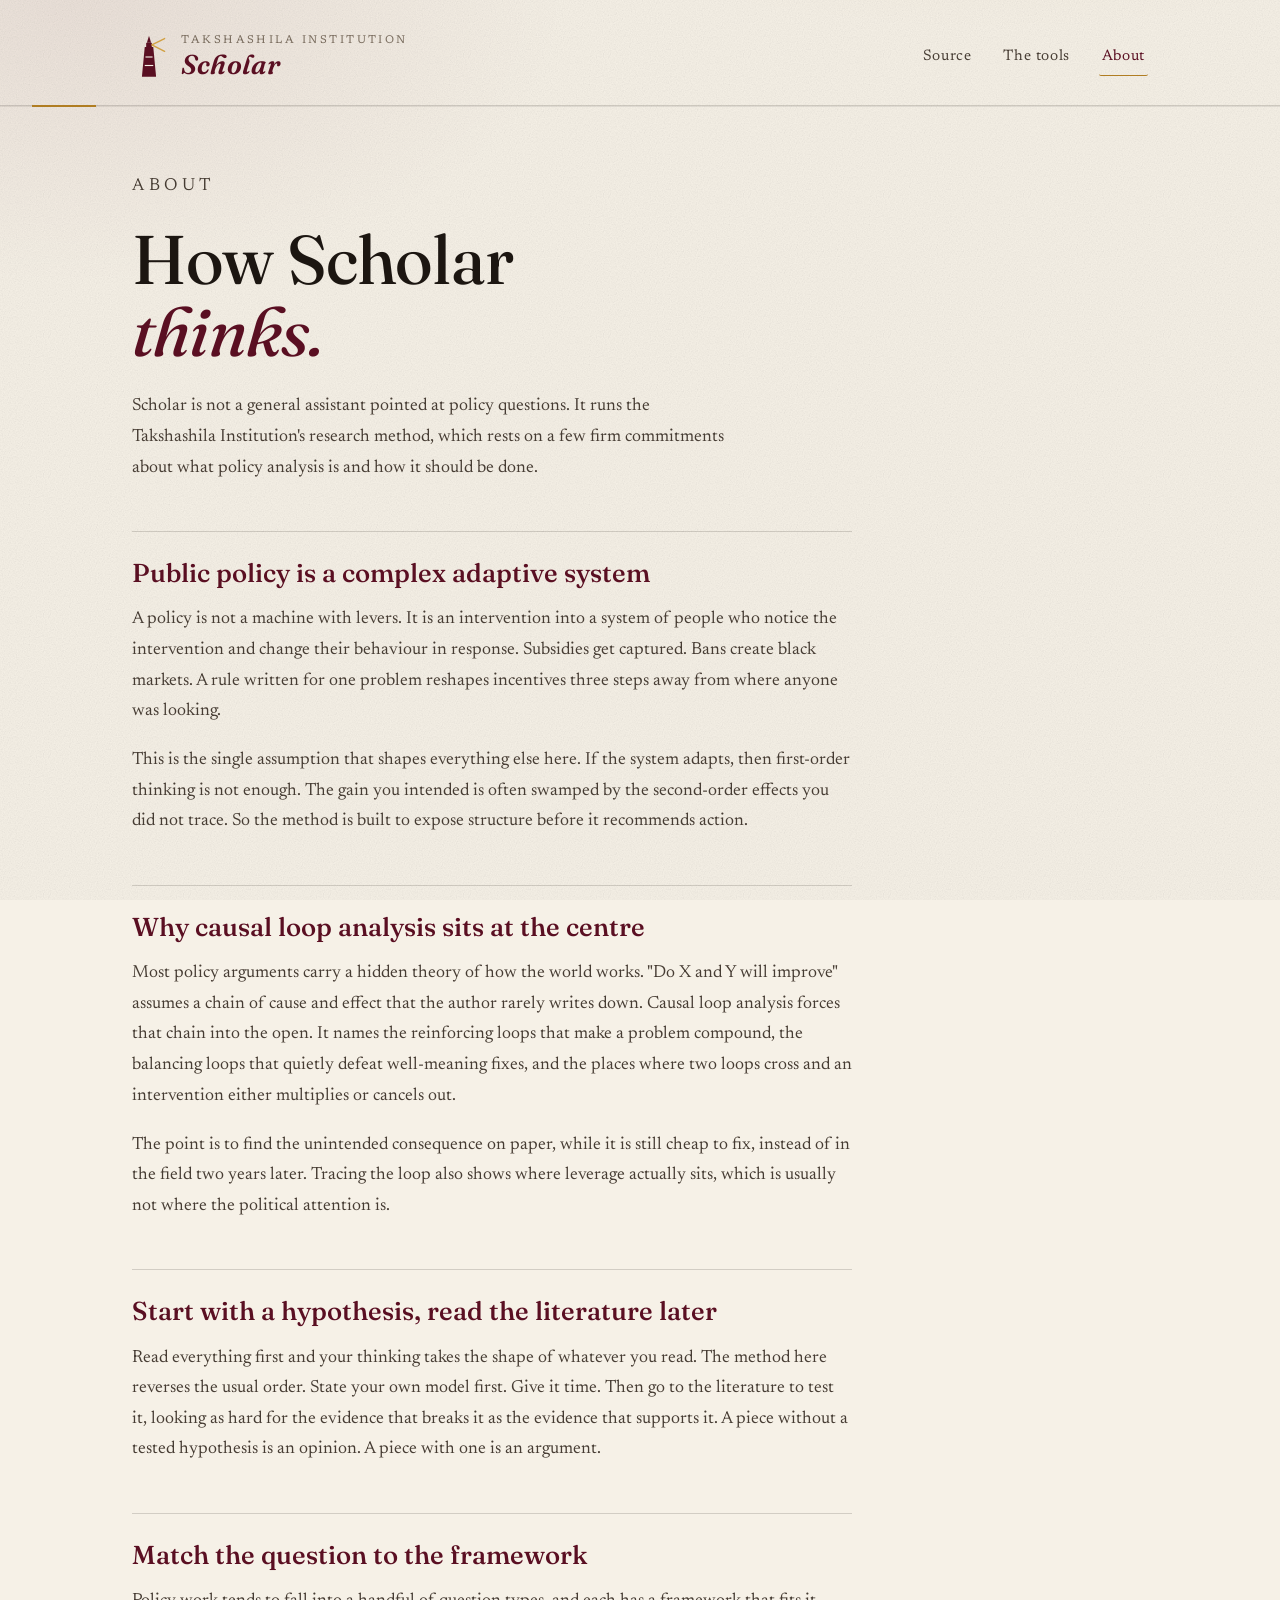
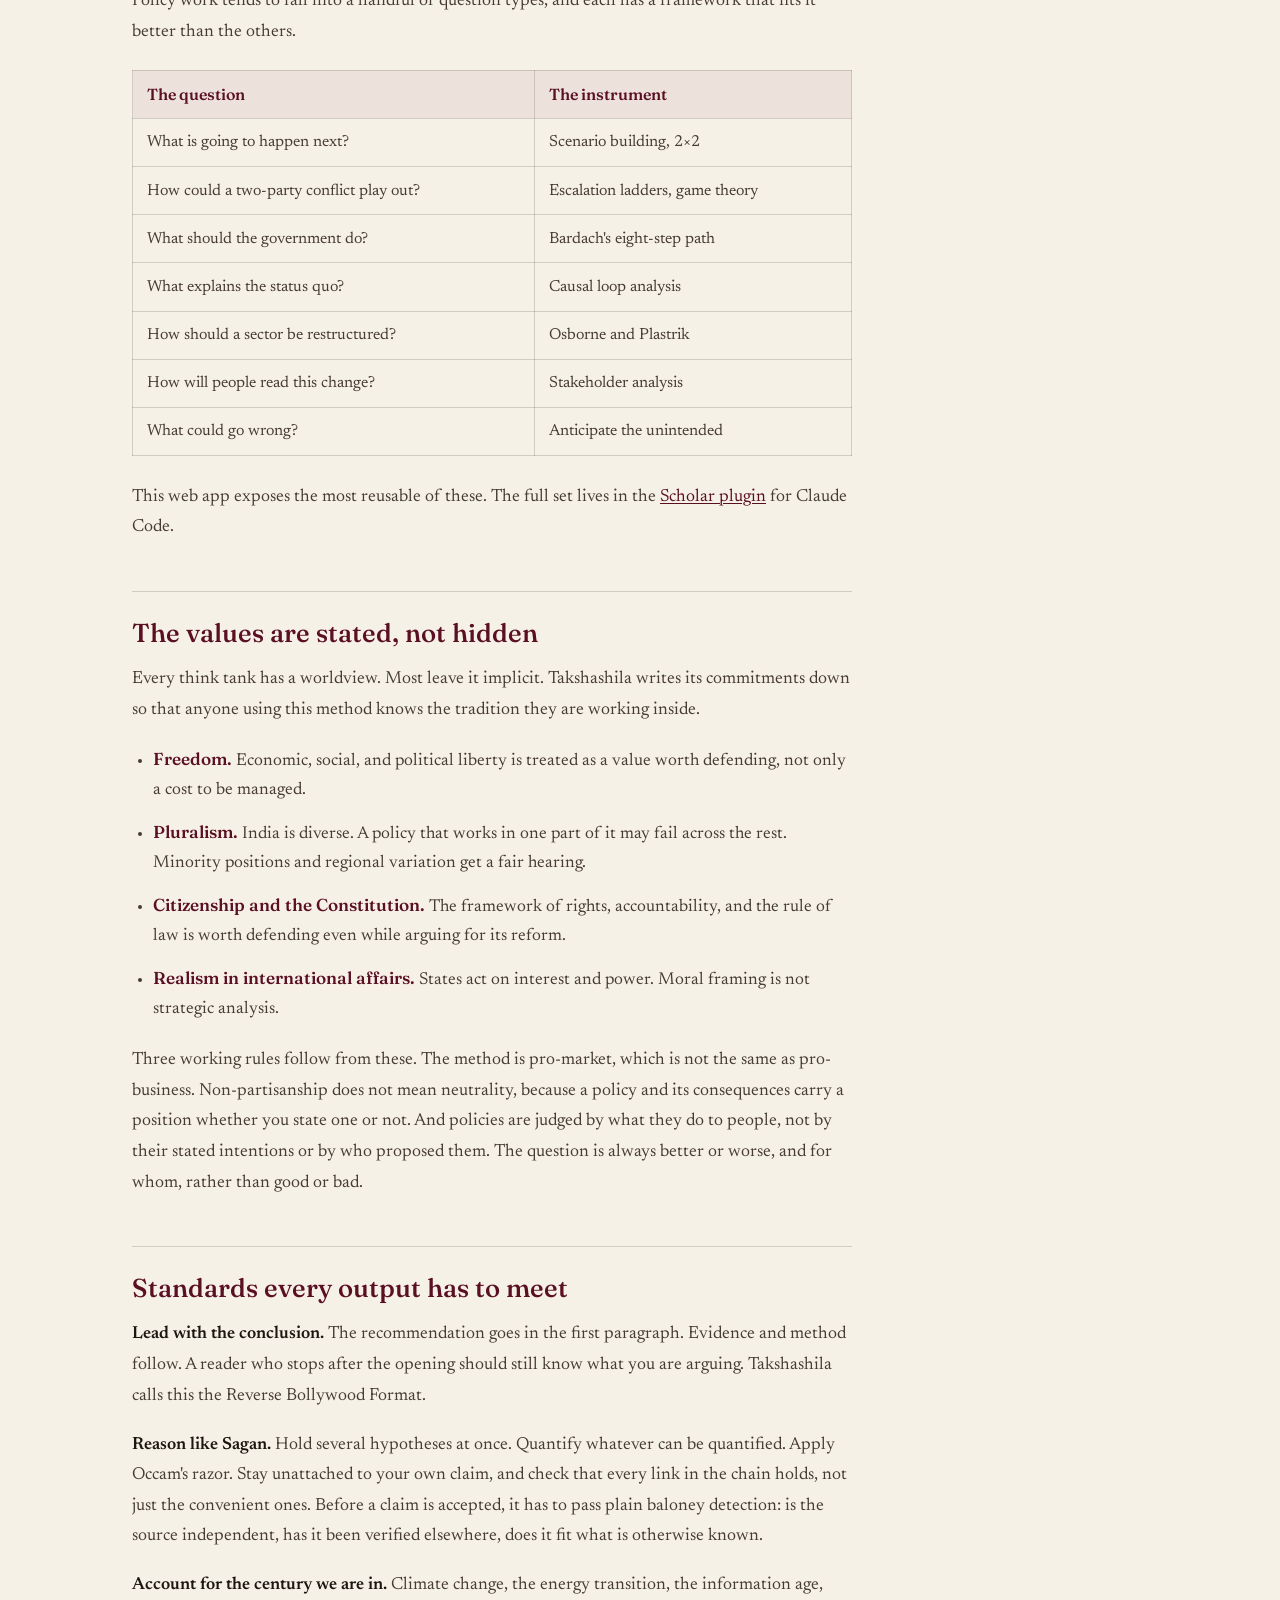
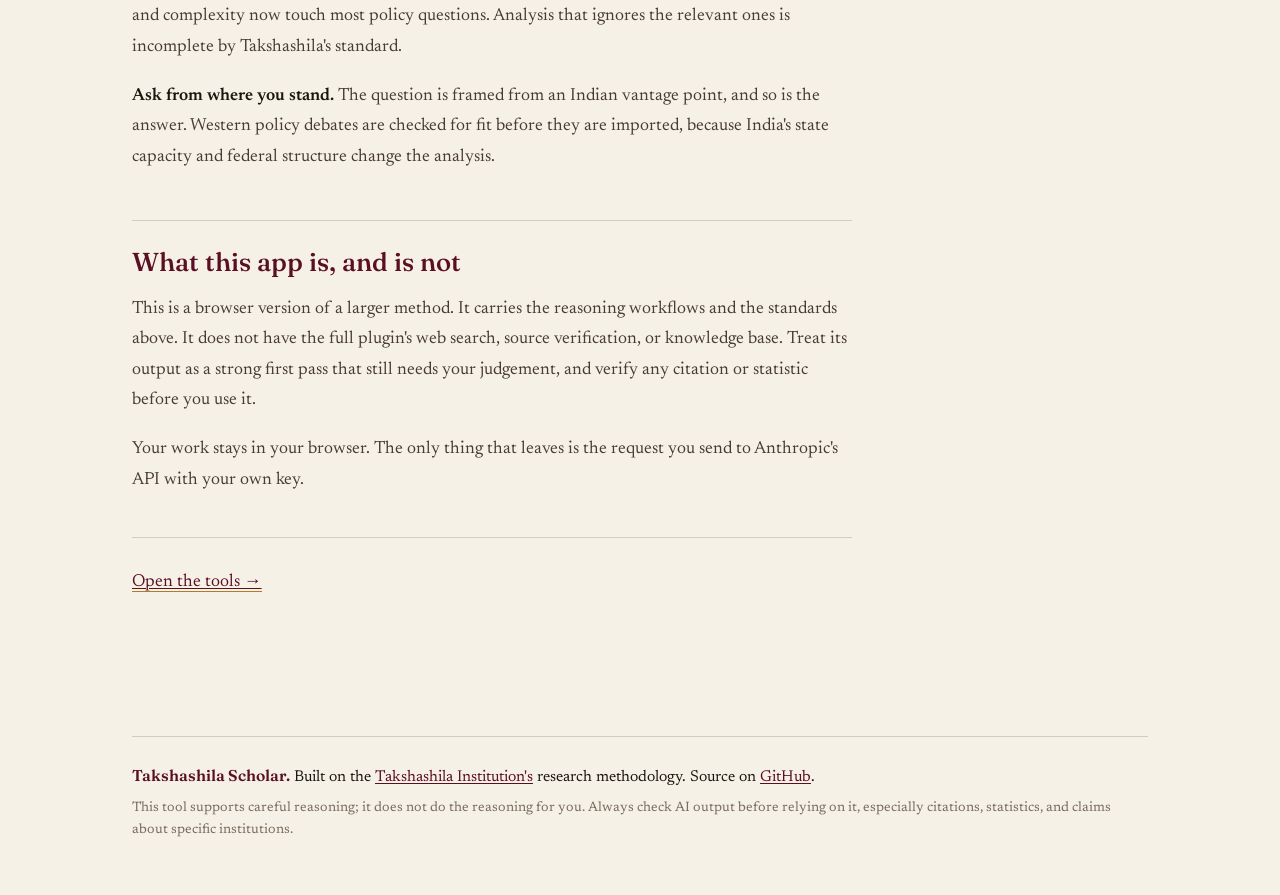
==== about.html @ 1c997d51 "feat: student on-ramp and GitHub source link in masthead - 'New here, or a student?' entry leads to " ====
<!DOCTYPE html>
<html lang="en">
<head>
  <meta charset="UTF-8">
  <meta name="viewport" content="width=device-width, initial-scale=1.0">
  <meta http-equiv="Cache-Control" content="no-cache, no-store, must-revalidate">
  <meta http-equiv="Pragma" content="no-cache">
  <meta http-equiv="Expires" content="0">
  <title>About — Takshashila Scholar</title>
  <meta name="description" content="How Takshashila Scholar thinks: public policy as a complex adaptive system, causal loop analysis, and the values behind the methodology.">
  <link rel="preconnect" href="https://fonts.googleapis.com">
  <link rel="preconnect" href="https://fonts.gstatic.com" crossorigin>
  <link href="https://fonts.googleapis.com/css2?family=Fraunces:ital,opsz,wght@0,9..144,400..900;1,9..144,400..700&family=Newsreader:ital,opsz,wght@0,6..72,400..600;1,6..72,400..500&display=swap" rel="stylesheet">
  <link rel="stylesheet" href="styles.css?v=2">
</head>
<body>
  <div class="grain" aria-hidden="true"></div>

  <header class="masthead">
    <div class="container masthead-inner">
      <a class="brand" href="./">
        <svg class="lighthouse" viewBox="0 0 48 64" aria-hidden="true">
          <path d="M24 2l3 10H21z" />
          <rect x="20" y="12" width="8" height="6" />
          <path d="M18 18h12l4 42H14z" />
          <line x1="19" y1="32" x2="29" y2="32" />
          <line x1="18" y1="44" x2="30" y2="44" />
          <path class="beam" d="M28 15 L46 6 M28 15 L46 24" />
        </svg>
        <span class="brand-text">
          <span class="brand-kicker">Takshashila Institution</span>
          <span class="brand-title">Scholar</span>
        </span>
      </a>
      <nav class="masthead-nav">
        <a class="ghost-btn" href="https://github.com/TakshashilaInst/scholar-web" target="_blank" rel="noopener">Source</a>
        <a class="ghost-btn" href="./">The tools</a>
        <a class="ghost-btn is-active" href="about.html">About</a>
      </nav>
    </div>
    <div class="masthead-rule" aria-hidden="true"></div>
  </header>

  <main class="container">
    <article class="article">

      <p class="overline">About</p>
      <h1 class="display">How Scholar<br><em>thinks.</em></h1>
      <p class="standfirst">Scholar is not a general assistant pointed at policy questions. It runs the Takshashila Institution's research method, which rests on a few firm commitments about what policy analysis is and how it should be done.</p>

      <h2>Public policy is a complex adaptive system</h2>
      <p>A policy is not a machine with levers. It is an intervention into a system of people who notice the intervention and change their behaviour in response. Subsidies get captured. Bans create black markets. A rule written for one problem reshapes incentives three steps away from where anyone was looking.</p>
      <p>This is the single assumption that shapes everything else here. If the system adapts, then first-order thinking is not enough. The gain you intended is often swamped by the second-order effects you did not trace. So the method is built to expose structure before it recommends action.</p>

      <h2>Why causal loop analysis sits at the centre</h2>
      <p>Most policy arguments carry a hidden theory of how the world works. "Do X and Y will improve" assumes a chain of cause and effect that the author rarely writes down. Causal loop analysis forces that chain into the open. It names the reinforcing loops that make a problem compound, the balancing loops that quietly defeat well-meaning fixes, and the places where two loops cross and an intervention either multiplies or cancels out.</p>
      <p>The point is to find the unintended consequence on paper, while it is still cheap to fix, instead of in the field two years later. Tracing the loop also shows where leverage actually sits, which is usually not where the political attention is.</p>

      <h2>Start with a hypothesis, read the literature later</h2>
      <p>Read everything first and your thinking takes the shape of whatever you read. The method here reverses the usual order. State your own model first. Give it time. Then go to the literature to test it, looking as hard for the evidence that breaks it as the evidence that supports it. A piece without a tested hypothesis is an opinion. A piece with one is an argument.</p>

      <h2>Match the question to the framework</h2>
      <p>Policy work tends to fall into a handful of question types, and each has a framework that fits it better than the others.</p>
      <table>
        <thead><tr><th>The question</th><th>The instrument</th></tr></thead>
        <tbody>
          <tr><td>What is going to happen next?</td><td>Scenario building, 2×2</td></tr>
          <tr><td>How could a two-party conflict play out?</td><td>Escalation ladders, game theory</td></tr>
          <tr><td>What should the government do?</td><td>Bardach's eight-step path</td></tr>
          <tr><td>What explains the status quo?</td><td>Causal loop analysis</td></tr>
          <tr><td>How should a sector be restructured?</td><td>Osborne and Plastrik</td></tr>
          <tr><td>How will people read this change?</td><td>Stakeholder analysis</td></tr>
          <tr><td>What could go wrong?</td><td>Anticipate the unintended</td></tr>
        </tbody>
      </table>
      <p>This web app exposes the most reusable of these. The full set lives in the <a href="https://github.com/TakshashilaInst/scholar" target="_blank" rel="noopener">Scholar plugin</a> for Claude Code.</p>

      <h2>The values are stated, not hidden</h2>
      <p>Every think tank has a worldview. Most leave it implicit. Takshashila writes its commitments down so that anyone using this method knows the tradition they are working inside.</p>
      <ul>
        <li><strong>Freedom.</strong> Economic, social, and political liberty is treated as a value worth defending, not only a cost to be managed.</li>
        <li><strong>Pluralism.</strong> India is diverse. A policy that works in one part of it may fail across the rest. Minority positions and regional variation get a fair hearing.</li>
        <li><strong>Citizenship and the Constitution.</strong> The framework of rights, accountability, and the rule of law is worth defending even while arguing for its reform.</li>
        <li><strong>Realism in international affairs.</strong> States act on interest and power. Moral framing is not strategic analysis.</li>
      </ul>
      <p>Three working rules follow from these. The method is pro-market, which is not the same as pro-business. Non-partisanship does not mean neutrality, because a policy and its consequences carry a position whether you state one or not. And policies are judged by what they do to people, not by their stated intentions or by who proposed them. The question is always better or worse, and for whom, rather than good or bad.</p>

      <h2>Standards every output has to meet</h2>
      <p><strong>Lead with the conclusion.</strong> The recommendation goes in the first paragraph. Evidence and method follow. A reader who stops after the opening should still know what you are arguing. Takshashila calls this the Reverse Bollywood Format.</p>
      <p><strong>Reason like Sagan.</strong> Hold several hypotheses at once. Quantify whatever can be quantified. Apply Occam's razor. Stay unattached to your own claim, and check that every link in the chain holds, not just the convenient ones. Before a claim is accepted, it has to pass plain baloney detection: is the source independent, has it been verified elsewhere, does it fit what is otherwise known.</p>
      <p><strong>Account for the century we are in.</strong> Climate change, the energy transition, the information age, and complexity now touch most policy questions. Analysis that ignores the relevant ones is incomplete by Takshashila's standard.</p>
      <p><strong>Ask from where you stand.</strong> The question is framed from an Indian vantage point, and so is the answer. Western policy debates are checked for fit before they are imported, because India's state capacity and federal structure change the analysis.</p>

      <h2>What this app is, and is not</h2>
      <p>This is a browser version of a larger method. It carries the reasoning workflows and the standards above. It does not have the full plugin's web search, source verification, or knowledge base. Treat its output as a strong first pass that still needs your judgement, and verify any citation or statistic before you use it.</p>
      <p>Your work stays in your browser. The only thing that leaves is the request you send to Anthropic's API with your own key.</p>

      <p class="article-cta"><a class="text-link" href="./">Open the tools →</a></p>

    </article>
  </main>

  <footer class="site-footer">
    <div class="container">
      <div class="footer-rule" aria-hidden="true"></div>
      <p class="footer-main">
        <strong>Takshashila Scholar.</strong>
        Built on the <a href="https://takshashila.org.in" target="_blank" rel="noopener">Takshashila Institution's</a> research methodology.
        Source on <a href="https://github.com/TakshashilaInst/scholar-web" target="_blank" rel="noopener">GitHub</a>.
      </p>
      <p class="muted small">
        This tool supports careful reasoning; it does not do the reasoning for you. Always check AI output before relying on it, especially citations, statistics, and claims about specific institutions.
      </p>
    </div>
  </footer>
</body>
</html>
---- styles.css ----
/* ============================================================
   Takshashila Scholar — editorial / scholarly press aesthetic
   Fraunces (display) + Newsreader (body). Warm paper, deep
   maroon, gold hairlines, a quiet lighthouse. Zero build.
   ============================================================ */

:root {
  --ink:        #1c1611;
  --ink-soft:   #463c33;
  --muted:      #7a6d5f;
  --paper:      #f6f1e7;
  --paper-2:    #fbf7ee;
  --raised:     #fffdf7;
  --maroon:     #5a0f22;
  --maroon-dp:  #420a18;
  --gold:       #b07d22;
  --gold-bright:#cf9a33;
  --rule:       rgba(28, 22, 17, 0.16);
  --rule-soft:  rgba(28, 22, 17, 0.08);
  --shadow:     0 1px 0 rgba(28,22,17,0.04), 0 18px 40px -28px rgba(66,10,24,0.45);
  --maxw:       1080px;
  --serif-d:    'Fraunces', Georgia, serif;
  --serif-b:    'Newsreader', Georgia, serif;
}

* { box-sizing: border-box; margin: 0; padding: 0; }

html { -webkit-text-size-adjust: 100%; }

body {
  font-family: var(--serif-b);
  font-size: 1.0625rem;
  line-height: 1.65;
  color: var(--ink);
  background:
    radial-gradient(1200px 600px at 78% -8%, rgba(176,125,34,0.10), transparent 60%),
    radial-gradient(900px 520px at 6% 0%, rgba(90,15,34,0.07), transparent 55%),
    var(--paper);
  min-height: 100vh;
  font-variant-numeric: oldstyle-nums;
}

/* fine paper grain */
.grain {
  position: fixed; inset: 0; z-index: 0; pointer-events: none; opacity: 0.5;
  background-image: url("data:image/svg+xml,%3Csvg xmlns='http://www.w3.org/2000/svg' width='140' height='140'%3E%3Cfilter id='n'%3E%3CfeTurbulence type='fractalNoise' baseFrequency='0.85' numOctaves='2' stitchTiles='stitch'/%3E%3CfeColorMatrix type='saturate' values='0'/%3E%3C/filter%3E%3Crect width='140' height='140' filter='url(%23n)' opacity='0.4'/%3E%3C/svg%3E");
  mix-blend-mode: multiply;
}

.container { max-width: var(--maxw); margin: 0 auto; padding: 0 2rem; position: relative; z-index: 1; }

a { color: var(--maroon); text-decoration-thickness: 1px; text-underline-offset: 2px; }
a:hover { color: var(--gold); }

code {
  font-family: 'Newsreader', ui-monospace, monospace;
  background: rgba(176,125,34,0.13);
  padding: 0.05em 0.36em; border-radius: 3px; font-size: 0.94em;
}

/* ---------- Masthead ---------- */
.masthead { padding-top: 2.1rem; }
.masthead-inner { display: flex; align-items: center; justify-content: space-between; gap: 1rem; }

.brand { display: flex; align-items: center; gap: 0.95rem; text-decoration: none; color: var(--ink); }

.lighthouse { width: 34px; height: 46px; flex: none; }
.lighthouse path, .lighthouse rect { fill: var(--maroon); }
.lighthouse line { stroke: var(--paper); stroke-width: 1.6; }
.lighthouse .beam { fill: none; stroke: var(--gold-bright); stroke-width: 2; stroke-linecap: round; opacity: 0.9; }

.brand-text { display: flex; flex-direction: column; line-height: 1; }
.brand-kicker {
  font-size: 0.7rem; letter-spacing: 0.22em; text-transform: uppercase;
  color: var(--muted); font-family: var(--serif-b); margin-bottom: 0.32rem;
}
.brand-title {
  font-family: var(--serif-d); font-weight: 600; font-size: 1.7rem;
  font-style: italic; color: var(--maroon); letter-spacing: 0.005em;
}

.masthead-nav { display: flex; align-items: center; gap: 1.6rem; }
.masthead-nav a { text-decoration: none; }
.ghost-btn.is-active { color: var(--maroon); border-bottom-color: var(--gold); }

/* ---------- Article (About) ---------- */
.article { max-width: 720px; padding: 4rem 0 4.5rem; }
.article .overline { margin-bottom: 1.4rem; }
.article .display { margin-bottom: 1.5rem; }
.article .standfirst { margin-bottom: 3rem; }
.article h2 {
  font-family: var(--serif-d); font-weight: 520; font-size: 1.62rem;
  color: var(--maroon); line-height: 1.18;
  margin: 3rem 0 1rem; padding-top: 1.6rem; border-top: 1px solid var(--rule);
}
.article p { font-size: 1.1rem; line-height: 1.74; color: var(--ink-soft); margin-bottom: 1.15rem; }
.article p strong { color: var(--ink); font-weight: 600; }
.article ul { margin: 0 0 1.3rem 1.3rem; }
.article li { font-size: 1.08rem; line-height: 1.7; color: var(--ink-soft); margin-bottom: 0.7rem; }
.article li strong { color: var(--maroon); font-family: var(--serif-d); font-weight: 560; }
.article table { border-collapse: collapse; width: 100%; margin: 1.4rem 0 1.6rem; font-size: 1rem; }
.article th, .article td { border: 1px solid var(--rule); padding: 0.65rem 0.85rem; text-align: left; }
.article th { background: rgba(90,15,34,0.06); font-family: var(--serif-d); font-weight: 560; color: var(--maroon); }
.article td { color: var(--ink-soft); }
.article-cta { margin-top: 2.6rem; padding-top: 1.8rem; border-top: 1px solid var(--rule); font-size: 1.15rem; }

.masthead-rule {
  height: 0; border-top: 1px solid var(--rule);
  border-bottom: 1px solid var(--rule-soft);
  margin: 1.6rem 0 0;
}
.masthead-rule::after {
  content: ""; display: block; max-width: var(--maxw); margin: 0 auto;
  height: 2px; background: var(--gold); width: 64px; position: relative; top: -1px;
  margin-left: 2rem;
}

/* ---------- Buttons ---------- */
.solid-btn, .line-btn, .ghost-btn {
  font-family: var(--serif-b); font-size: 0.95rem; cursor: pointer;
  border-radius: 2px; transition: background .18s, color .18s, border-color .18s, transform .18s;
}
.solid-btn {
  background: var(--maroon); color: var(--paper-2); border: 1px solid var(--maroon);
  padding: 0.62rem 1.5rem; letter-spacing: 0.01em;
}
.solid-btn:hover { background: var(--maroon-dp); border-color: var(--maroon-dp); }
.solid-btn:disabled { background: var(--muted); border-color: var(--muted); cursor: not-allowed; }
.line-btn {
  background: transparent; color: var(--maroon);
  border: 1px solid var(--rule); padding: 0.6rem 1.3rem;
}
.line-btn:hover { border-color: var(--maroon); background: rgba(90,15,34,0.05); }
.line-btn.small { padding: 0.4rem 0.8rem; font-size: 0.85rem; }
.ghost-btn {
  background: transparent; color: var(--ink-soft); border: none;
  padding: 0.4rem 0.2rem; letter-spacing: 0.04em;
  border-bottom: 1px solid transparent;
}
.ghost-btn:hover { color: var(--maroon); border-bottom-color: var(--gold); }

/* ---------- Lede / hero ---------- */
.lede-wrap { padding: 4.5rem 0 5rem; }
.lede { max-width: 760px; }

.overline {
  font-size: 0.74rem; letter-spacing: 0.26em; text-transform: uppercase;
  color: var(--gold); margin-bottom: 1.6rem;
  opacity: 0; animation: rise .8s .05s ease forwards;
}
.display {
  font-family: var(--serif-d);
  font-weight: 460;
  font-size: clamp(2.5rem, 6vw, 4.3rem);
  line-height: 1.04;
  letter-spacing: -0.012em;
  color: var(--ink);
  margin-bottom: 1.7rem;
  opacity: 0; animation: rise .9s .12s ease forwards;
}
.display em { font-style: italic; color: var(--maroon); }
.standfirst {
  font-size: 1.2rem; line-height: 1.7; color: var(--ink-soft);
  max-width: 60ch;
  opacity: 0; animation: rise .9s .22s ease forwards;
}

@keyframes rise {
  from { opacity: 0; transform: translateY(14px); }
  to   { opacity: 1; transform: translateY(0); }
}

/* ---------- Workflow grid ---------- */
.workflow-grid {
  list-style: none;
  margin-top: 3.4rem;
  display: grid;
  grid-template-columns: repeat(3, 1fr);
  border-top: 1px solid var(--rule);
  border-left: 1px solid var(--rule);
}
.workflow-grid > li {
  border-right: 1px solid var(--rule);
  border-bottom: 1px solid var(--rule);
  opacity: 0; animation: rise .7s ease forwards;
}
.workflow-grid > li:nth-child(1){ animation-delay:.28s }
.workflow-grid > li:nth-child(2){ animation-delay:.34s }
.workflow-grid > li:nth-child(3){ animation-delay:.40s }
.workflow-grid > li:nth-child(4){ animation-delay:.46s }
.workflow-grid > li:nth-child(5){ animation-delay:.52s }
.workflow-grid > li:nth-child(6){ animation-delay:.58s }

.workflow-card {
  display: block; width: 100%; height: 100%;
  text-align: left; background: transparent; border: none;
  padding: 2rem 1.7rem 2.1rem; cursor: pointer; position: relative;
  font-family: var(--serif-b);
  transition: background .22s;
}
.workflow-card::after {
  content: ""; position: absolute; left: 0; right: 0; bottom: -1px; height: 2px;
  background: var(--gold); transform: scaleX(0); transform-origin: left;
  transition: transform .3s ease;
}
.workflow-card:hover { background: var(--raised); }
.workflow-card:hover::after { transform: scaleX(1); }

.wf-index {
  font-family: var(--serif-d); font-size: 0.92rem; font-weight: 600;
  color: var(--gold); letter-spacing: 0.08em; display: block; margin-bottom: 1.1rem;
}
.workflow-card h3 {
  font-family: var(--serif-d); font-weight: 560; font-size: 1.3rem;
  color: var(--maroon); margin-bottom: 0.55rem; line-height: 1.15;
}
.workflow-card:hover h3 { color: var(--maroon-dp); }
.workflow-card p { color: var(--muted); font-size: 0.97rem; line-height: 1.55; }

/* ---------- Panel (settings) ---------- */
.panel {
  background: var(--raised);
  border: 1px solid var(--rule);
  border-top: 3px solid var(--maroon);
  padding: 2.2rem;
  margin: 2.6rem 0;
  box-shadow: var(--shadow);
}
.panel-title { font-family: var(--serif-d); font-weight: 560; font-size: 1.5rem; margin-bottom: 0.6rem; }
.panel label {
  display: block; font-size: 0.78rem; letter-spacing: 0.13em; text-transform: uppercase;
  color: var(--ink-soft); margin: 1.4rem 0 0.5rem;
}
.panel input, .panel select {
  width: 100%; padding: 0.7rem 0.8rem; font-family: var(--serif-b); font-size: 1rem;
  background: var(--paper-2); color: var(--ink);
  border: 1px solid var(--rule); border-radius: 2px;
}
.panel input:focus, .panel select:focus { outline: none; border-color: var(--maroon); }
.panel-actions { display: flex; gap: 0.8rem; margin-top: 1.6rem; }

/* ---------- Chat ---------- */
.chat { padding: 2.6rem 0 4rem; }
.chat-header {
  display: flex; align-items: center; justify-content: space-between; gap: 1rem;
  padding-bottom: 1.1rem; border-bottom: 1px solid var(--rule); margin-bottom: 1.6rem;
}
.chat-title { font-family: var(--serif-d); font-weight: 560; font-size: 1.6rem; color: var(--maroon); }

.messages {
  background: var(--raised);
  border: 1px solid var(--rule);
  padding: 1.8rem 2rem;
  min-height: 320px; max-height: 62vh; overflow-y: auto;
  box-shadow: var(--shadow);
}

.message { padding-bottom: 1.6rem; margin-bottom: 1.6rem; border-bottom: 1px solid var(--rule-soft); }
.message:last-child { border-bottom: none; margin-bottom: 0; padding-bottom: 0; }
.message-role {
  font-family: var(--serif-b); font-size: 0.72rem; letter-spacing: 0.2em;
  text-transform: uppercase; color: var(--muted); margin-bottom: 0.65rem;
}
.message.user .message-role { color: var(--gold); }
.message.assistant .message-role { color: var(--maroon); }
.message-content { white-space: normal; word-wrap: break-word; }
.message-content p { margin: 0 0 0.85rem; }
.message-content p:last-child { margin-bottom: 0; }
.message-content h1, .message-content h2, .message-content h3, .message-content h4 {
  font-family: var(--serif-d); color: var(--ink); margin: 1.3rem 0 0.6rem; line-height: 1.2;
}
.message-content h2 { font-size: 1.32rem; color: var(--maroon); }
.message-content h3 { font-size: 1.12rem; }
.message-content h4 { font-size: 1rem; }
.message-content ul, .message-content ol { margin: 0 0 0.9rem 1.3rem; }
.message-content li { margin-bottom: 0.3rem; }
.message-content strong { font-weight: 600; color: var(--ink); }
.message-content table { border-collapse: collapse; width: 100%; margin: 0.8rem 0 1rem; font-size: 0.96rem; }
.message-content th, .message-content td { border: 1px solid var(--rule); padding: 0.5rem 0.7rem; text-align: left; }
.message-content th { background: rgba(90,15,34,0.06); font-family: var(--serif-d); font-weight: 560; }
.message-content pre {
  background: #2a1d16; color: #f0e6d6; padding: 1rem 1.1rem;
  border-radius: 3px; overflow-x: auto; margin: 0 0 1rem;
}
.message-content pre code { background: transparent; padding: 0; color: inherit; }

.msg-tools { display: flex; gap: 0.6rem; margin-top: 1rem; }
.msg-tool {
  font-family: var(--serif-b); font-size: 0.78rem; letter-spacing: 0.06em;
  text-transform: uppercase; color: var(--muted);
  background: transparent; border: 1px solid var(--rule);
  padding: 0.34rem 0.75rem; border-radius: 2px; cursor: pointer;
  transition: color .15s, border-color .15s;
}
.msg-tool:hover { color: var(--maroon); border-color: var(--maroon); }

.thinking {
  color: var(--muted); font-style: italic; padding: 0.4rem 0;
}
.thinking::after {
  content: "···"; letter-spacing: 0.2em; animation: blink 1.2s steps(1) infinite;
}
@keyframes blink { 50% { opacity: 0.25; } }

.input-form { display: flex; gap: 0.9rem; align-items: stretch; margin-top: 1.4rem; }
.input-form textarea {
  flex: 1; padding: 0.85rem 1rem; font-family: var(--serif-b); font-size: 1.02rem;
  line-height: 1.55; background: var(--raised); color: var(--ink);
  border: 1px solid var(--rule); border-radius: 2px; resize: vertical;
}
.input-form textarea:focus { outline: none; border-color: var(--maroon); }
.input-form .solid-btn { align-self: stretch; padding-inline: 1.8rem; }

/* ---------- Footer ---------- */
.site-footer { margin-top: 3rem; padding: 0 0 3.4rem; }
.footer-rule { height: 1px; background: var(--rule); margin-bottom: 1.6rem; }
.footer-main { font-size: 0.98rem; margin-bottom: 0.5rem; }
.footer-main strong { font-family: var(--serif-d); color: var(--maroon); font-weight: 600; }

/* ---------- Utility ---------- */
.hidden { display: none !important; }
.muted { color: var(--muted); }
.small { font-size: 0.85rem; line-height: 1.55; }
.disclaimer { margin-top: 0.9rem; }

/* ---------- Responsive ---------- */
@media (max-width: 860px) {
  .workflow-grid { grid-template-columns: repeat(2, 1fr); }
}
@media (max-width: 600px) {
  .container { padding: 0 1.3rem; }
  .lede-wrap { padding: 3rem 0 3.4rem; }
  .workflow-grid { grid-template-columns: 1fr; }
  .input-form { flex-direction: column; }
  .input-form .solid-btn { width: 100%; }
  .masthead-rule::after { margin-left: 1.3rem; }
}

/* ---------- Router: choose a path ---------- */
.route-list { list-style: none; margin-top: 3rem; display: flex; flex-direction: column; gap: 0; border-top: 1px solid var(--rule); }
.route-list > li { border-bottom: 1px solid var(--rule); opacity: 0; animation: rise .7s ease forwards; }
.route-list > li:nth-child(1){ animation-delay:.28s }
.route-list > li:nth-child(2){ animation-delay:.36s }
.route-list > li:nth-child(3){ animation-delay:.44s }

.route-card {
  display: grid; grid-template-columns: 110px 1fr; gap: 1.8rem; align-items: start;
  width: 100%; text-align: left; background: transparent; border: none;
  padding: 2.1rem 1rem 2.1rem 0.2rem; cursor: pointer; font-family: var(--serif-b);
  transition: background .2s, padding-left .2s;
}
.route-card:hover { background: var(--raised); padding-left: 1.2rem; }
.route-tag {
  font-family: var(--serif-d); font-style: italic; font-size: 1.05rem;
  color: var(--gold); padding-top: 0.15rem;
}
.route-card h3 {
  font-family: var(--serif-d); font-weight: 560; font-size: 1.55rem;
  color: var(--maroon); margin-bottom: 0.5rem; line-height: 1.12;
}
.route-card:hover h3 { color: var(--maroon-dp); }
.route-card p { color: var(--ink-soft); font-size: 1.02rem; max-width: 64ch; margin-bottom: 0.9rem; }
.route-flow {
  display: inline-block; font-size: 0.84rem; letter-spacing: 0.04em;
  color: var(--muted); font-variant: small-caps; text-transform: lowercase;
}
.route-flow i { font-style: italic; opacity: 0.7; }

.route-newhere { margin-top: 2.4rem; font-size: 0.97rem; color: var(--muted); }
.route-aside { margin-top: 0.6rem; font-size: 0.97rem; color: var(--muted); }

.student-steps { margin: 1.2rem 0 1.4rem 1.3rem; }
.student-steps li { font-size: 1.05rem; line-height: 1.7; color: var(--ink-soft); margin-bottom: 0.7rem; padding-left: 0.3rem; }
.student-steps li strong { color: var(--maroon); font-family: var(--serif-d); font-weight: 560; }
#student-start p { font-size: 1.05rem; line-height: 1.7; color: var(--ink-soft); margin-bottom: 0.9rem; }
#student-start .back-to-router { display: inline-block; margin-bottom: 1.4rem; }
.text-link {
  background: none; border: none; padding: 0; cursor: pointer;
  font-family: var(--serif-b); font-size: inherit; color: var(--maroon);
  border-bottom: 1px solid var(--gold); line-height: 1.2;
}
.text-link:hover { color: var(--gold); }

/* ---------- Path view ---------- */
.path-view { padding: 3rem 0 4rem; }
.back-to-router { margin-bottom: 2rem; display: inline-block; }
.path-title { font-family: var(--serif-d); font-weight: 500; font-size: clamp(1.9rem,4vw,2.7rem); color: var(--ink); line-height: 1.1; margin-bottom: 0.7rem; }
.path-sub { font-size: 1.12rem; color: var(--ink-soft); max-width: 62ch; margin-bottom: 2.4rem; }

/* ---------- Rail ---------- */
.rail { display: flex; flex-wrap: wrap; align-items: center; gap: 0.55rem; }
.rail-lg { margin-bottom: 2.6rem; }
.rail-sm { margin-bottom: 1.4rem; padding-bottom: 1.2rem; border-bottom: 1px solid var(--rule-soft); }
.rail-node {
  font-family: var(--serif-b); font-size: 0.78rem; letter-spacing: 0.13em;
  text-transform: uppercase; color: var(--muted);
  padding: 0.34rem 0.7rem; border: 1px solid var(--rule); border-radius: 2px;
  background: transparent; white-space: nowrap;
}
.rail-node.is-done { color: var(--maroon); border-color: rgba(90,15,34,0.35); }
.rail-node.is-current {
  color: var(--paper-2); background: var(--maroon); border-color: var(--maroon);
  font-weight: 600;
}
.rail-node.is-draft { font-style: italic; text-transform: none; letter-spacing: 0.04em; border-style: dashed; }
.rail-sep { color: var(--rule); font-size: 0.85rem; }
.rail-sm .rail-node { font-size: 0.7rem; padding: 0.26rem 0.55rem; }

/* ---------- Stage list ---------- */
.stage-list { list-style: none; border-top: 1px solid var(--rule); }
.stage-row {
  display: grid; grid-template-columns: 44px 1fr auto; gap: 1.4rem; align-items: center;
  padding: 1.7rem 0.6rem 1.7rem 0.2rem; border-bottom: 1px solid var(--rule);
  cursor: pointer; transition: background .18s, padding-left .18s;
}
.stage-row:not(.is-draft):hover { background: var(--raised); padding-left: 1rem; }
.stage-num { font-family: var(--serif-d); font-size: 1.2rem; color: var(--gold); font-weight: 600; }
.stage-body h4 { font-family: var(--serif-d); font-weight: 560; font-size: 1.28rem; color: var(--maroon); margin-bottom: 0.3rem; }
.stage-body p { color: var(--muted); font-size: 0.97rem; max-width: 62ch; }
.stage-cta { font-size: 0.9rem; color: var(--maroon); white-space: nowrap; }
.stage-row.is-draft { cursor: default; opacity: 0.78; }
.stage-row.is-draft .stage-body h4 { color: var(--ink-soft); font-style: italic; }
.stage-row.is-draft .stage-num { color: var(--muted); }

/* ---------- Carryover note ---------- */
.carry-note {
  background: rgba(176,125,34,0.12); border-left: 3px solid var(--gold);
  padding: 0.85rem 1.1rem; font-size: 0.93rem; color: var(--ink-soft);
  margin-bottom: 1.2rem; border-radius: 2px;
}
.carry-note strong { font-family: var(--serif-d); color: var(--maroon); }

/* ---------- Next step ---------- */
.next-step {
  margin-top: 1.6rem; padding: 1.6rem 1.7rem;
  background: var(--raised); border: 1px solid var(--rule);
  border-left: 3px solid var(--maroon); border-radius: 2px;
}
.next-label {
  font-size: 0.72rem; letter-spacing: 0.2em; text-transform: uppercase;
  color: var(--gold); margin-bottom: 0.5rem;
}
.next-step h4 { font-family: var(--serif-d); font-weight: 560; font-size: 1.3rem; color: var(--maroon); margin-bottom: 0.4rem; }
.next-step p { font-size: 0.98rem; margin-bottom: 0.6rem; }
.next-actions { display: flex; flex-wrap: wrap; gap: 0.8rem; margin-top: 1rem; }

@media (max-width: 600px) {
  .route-card { grid-template-columns: 1fr; gap: 0.6rem; }
  .stage-row { grid-template-columns: 32px 1fr; }
  .stage-cta { display: none; }
}

@media (prefers-reduced-motion: reduce) {
  * { animation: none !important; transition: none !important; }
  .overline, .display, .standfirst, .workflow-grid > li, .route-list > li { opacity: 1; }
}
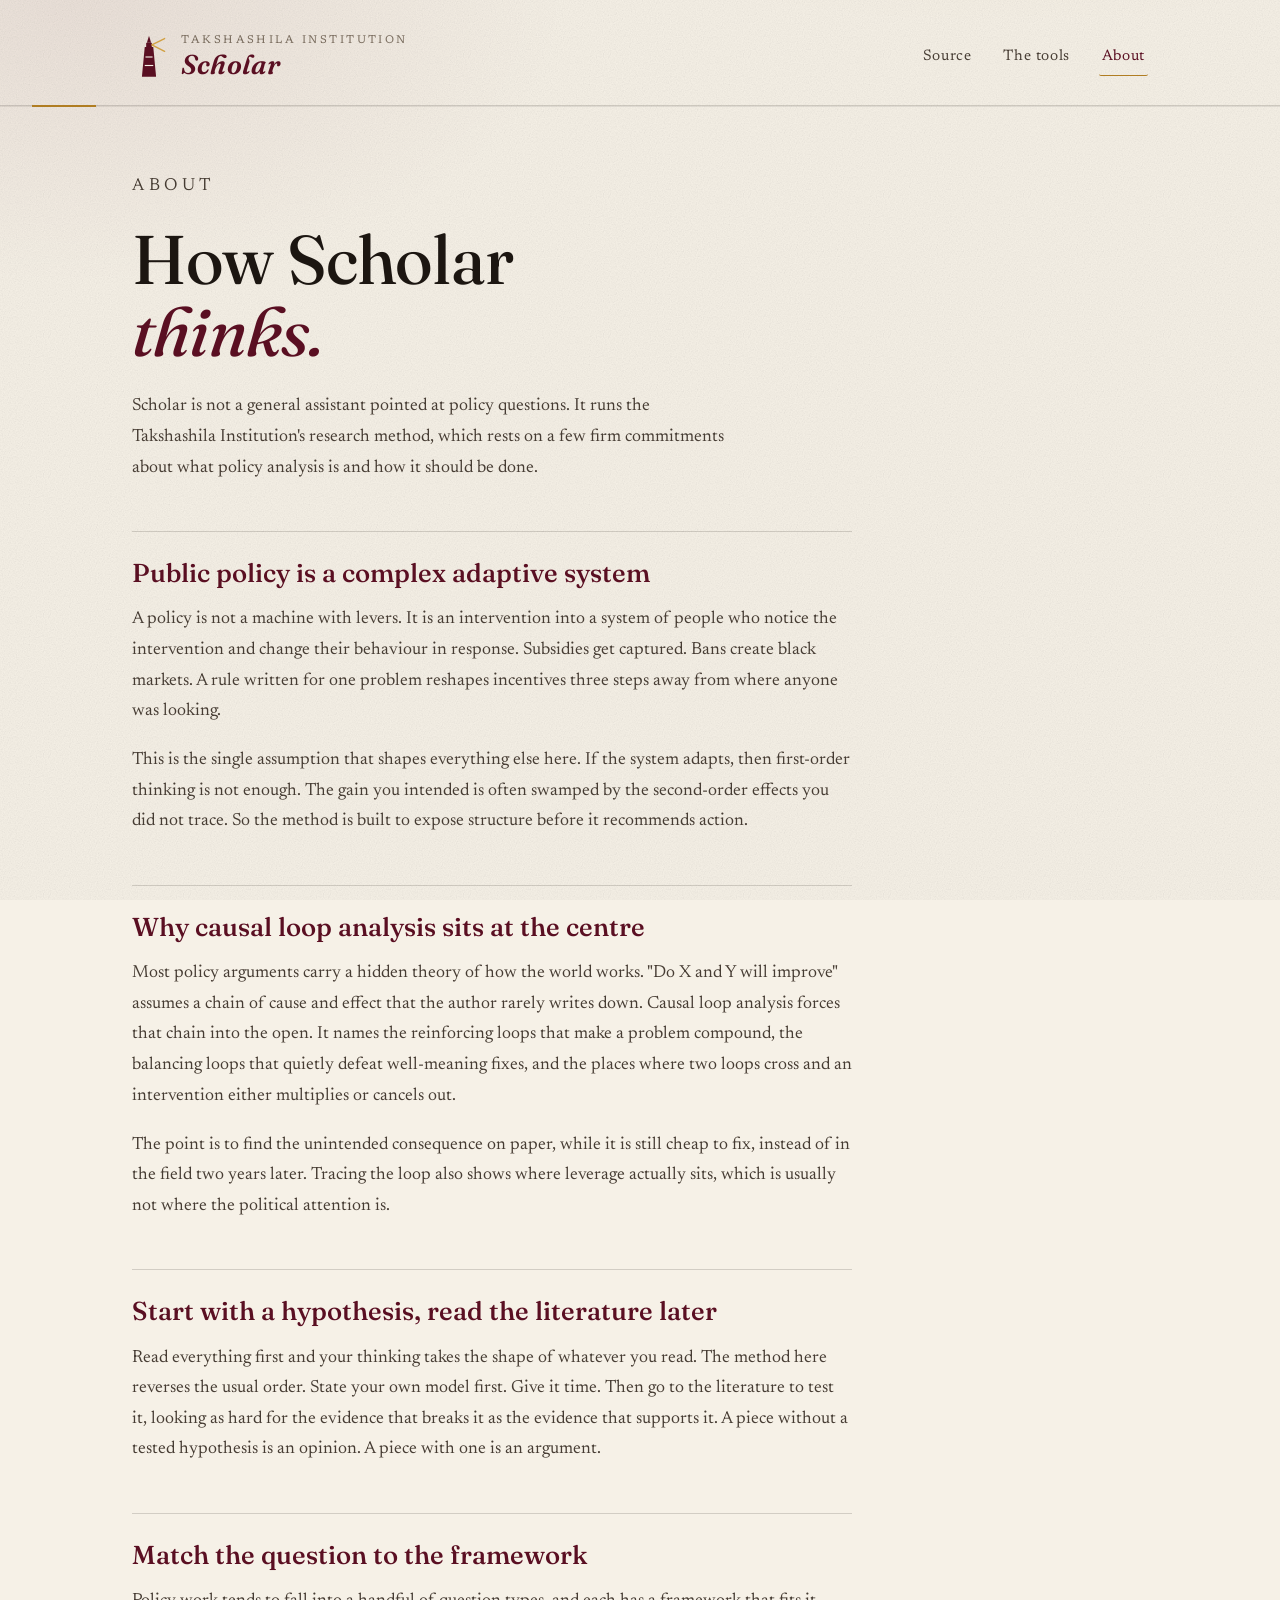
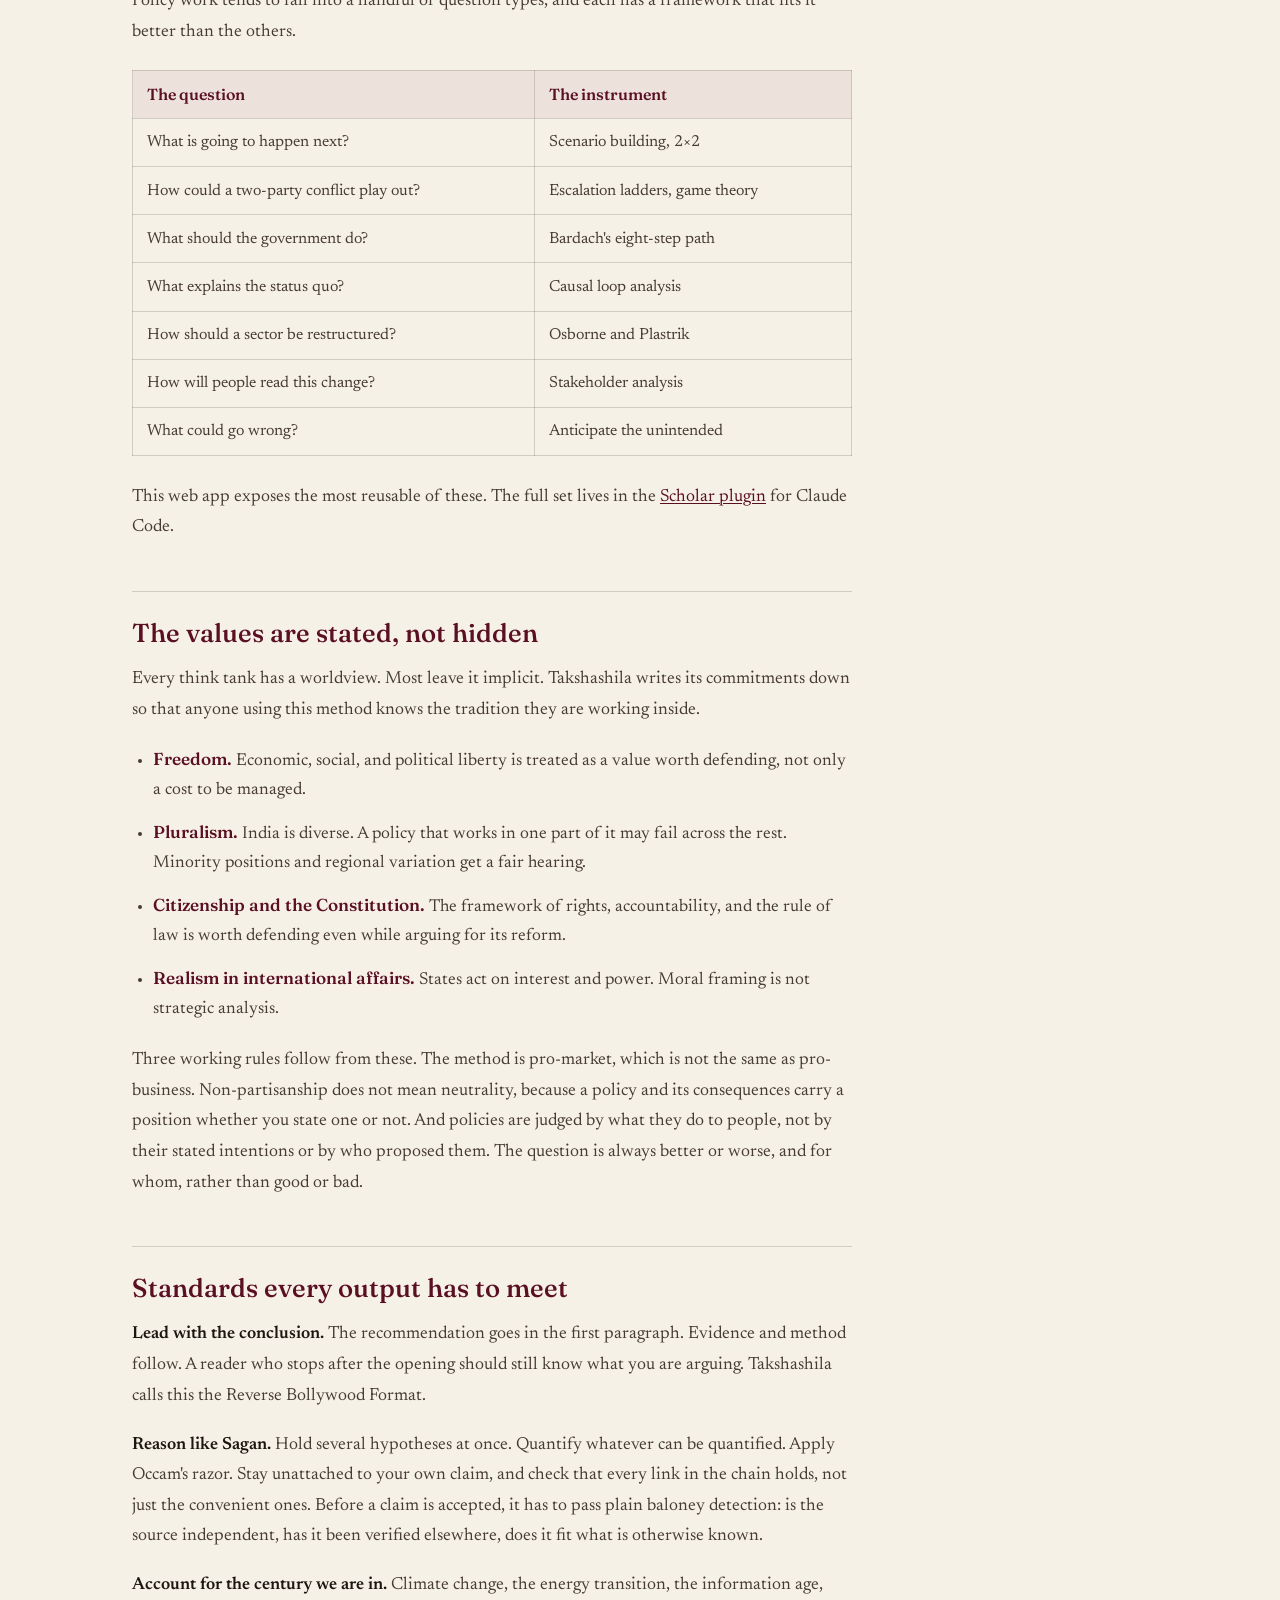
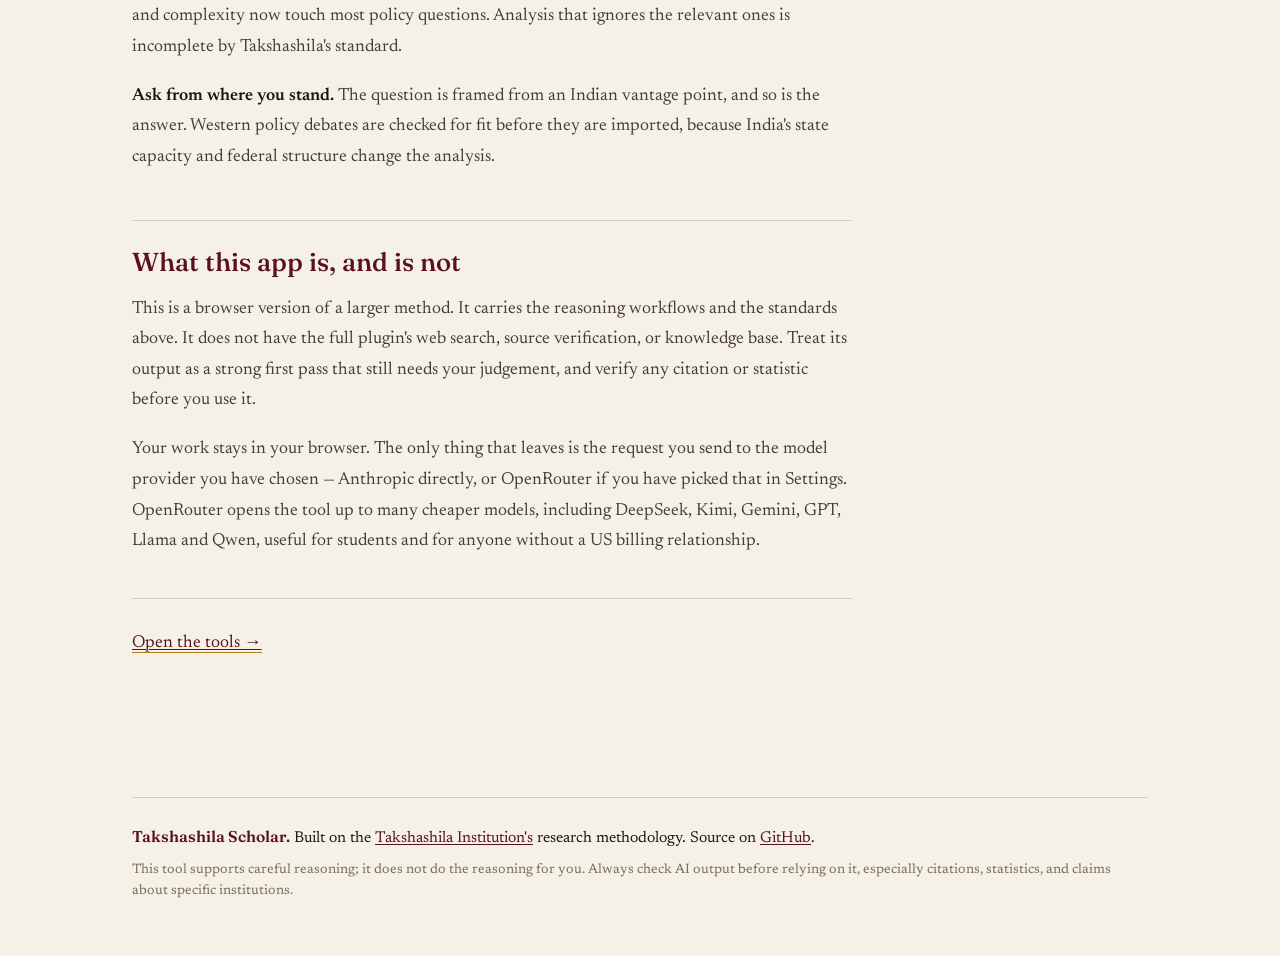
==== commit 86f27584: "docs: README + About reflect 13 workflows, OpenRouter backend, and the path structure Co-Authored-By" ====
--- a/about.html
+++ b/about.html
@@ -93,7 +93,7 @@
 
       <h2>What this app is, and is not</h2>
       <p>This is a browser version of a larger method. It carries the reasoning workflows and the standards above. It does not have the full plugin's web search, source verification, or knowledge base. Treat its output as a strong first pass that still needs your judgement, and verify any citation or statistic before you use it.</p>
-      <p>Your work stays in your browser. The only thing that leaves is the request you send to Anthropic's API with your own key.</p>
+      <p>Your work stays in your browser. The only thing that leaves is the request you send to the model provider you have chosen — Anthropic directly, or OpenRouter if you have picked that in Settings. OpenRouter opens the tool up to many cheaper models, including DeepSeek, Kimi, Gemini, GPT, Llama and Qwen, useful for students and for anyone without a US billing relationship.</p>
 
       <p class="article-cta"><a class="text-link" href="./">Open the tools →</a></p>
 
--- a/styles.css
+++ b/styles.css
@@ -148,6 +148,24 @@
   color: var(--gold); margin-bottom: 1.6rem;
   opacity: 0; animation: rise .8s .05s ease forwards;
 }
+.hero-strap {
+  font-family: var(--serif-d);
+  font-weight: 500;
+  font-style: italic;
+  font-size: clamp(1.7rem, 4.6vw, 2.7rem);
+  line-height: 1.1;
+  letter-spacing: -0.01em;
+  color: var(--maroon);
+  margin-bottom: 1.4rem;
+  padding-bottom: 1.1rem;
+  position: relative;
+  opacity: 0; animation: rise .8s .05s ease forwards;
+}
+.hero-strap em { font-style: italic; color: var(--gold); }
+.hero-strap::after {
+  content: ""; position: absolute; left: 0; bottom: 0;
+  width: 64px; height: 3px; background: var(--gold);
+}
 .display {
   font-family: var(--serif-d);
   font-weight: 460;
@@ -238,6 +256,16 @@
 }
 .panel input:focus, .panel select:focus { outline: none; border-color: var(--maroon); }
 .panel-actions { display: flex; gap: 0.8rem; margin-top: 1.6rem; }
+
+.provider-note {
+  margin-top: 0.6rem; padding: 0.7rem 0.9rem;
+  background: rgba(176,125,34,0.10);
+  border-left: 3px solid var(--gold);
+  font-size: 0.9rem; color: var(--ink-soft); line-height: 1.55;
+  border-radius: 2px;
+}
+.provider-note a { color: var(--maroon); }
+#model-custom { margin-top: 0.5rem; }
 
 /* ---------- Chat ---------- */
 .chat { padding: 2.6rem 0 4rem; }
@@ -334,6 +362,18 @@
   .input-form { flex-direction: column; }
   .input-form .solid-btn { width: 100%; }
   .masthead-rule::after { margin-left: 1.3rem; }
+
+  /* Masthead: let the nav wrap below the brand instead of overflowing */
+  .masthead { padding-top: 1.6rem; }
+  .masthead-inner { flex-wrap: wrap; gap: 0.5rem 0.9rem; }
+  .masthead-nav { gap: 1rem; font-size: 0.88rem; flex-wrap: wrap; }
+  .brand-title { font-size: 1.45rem; }
+  .brand-kicker { font-size: 0.64rem; }
+  .lighthouse { width: 28px; height: 38px; }
+
+  /* Chat and About tables: scroll inside their own box, never the page */
+  .message-content table,
+  .article table { display: block; overflow-x: auto; font-size: 0.9rem; white-space: normal; }
 }
 
 /* ---------- Router: choose a path ---------- */
@@ -452,5 +492,5 @@
 
 @media (prefers-reduced-motion: reduce) {
   * { animation: none !important; transition: none !important; }
-  .overline, .display, .standfirst, .workflow-grid > li, .route-list > li { opacity: 1; }
-}
+  .overline, .hero-strap, .display, .standfirst, .workflow-grid > li, .route-list > li { opacity: 1; }
+}
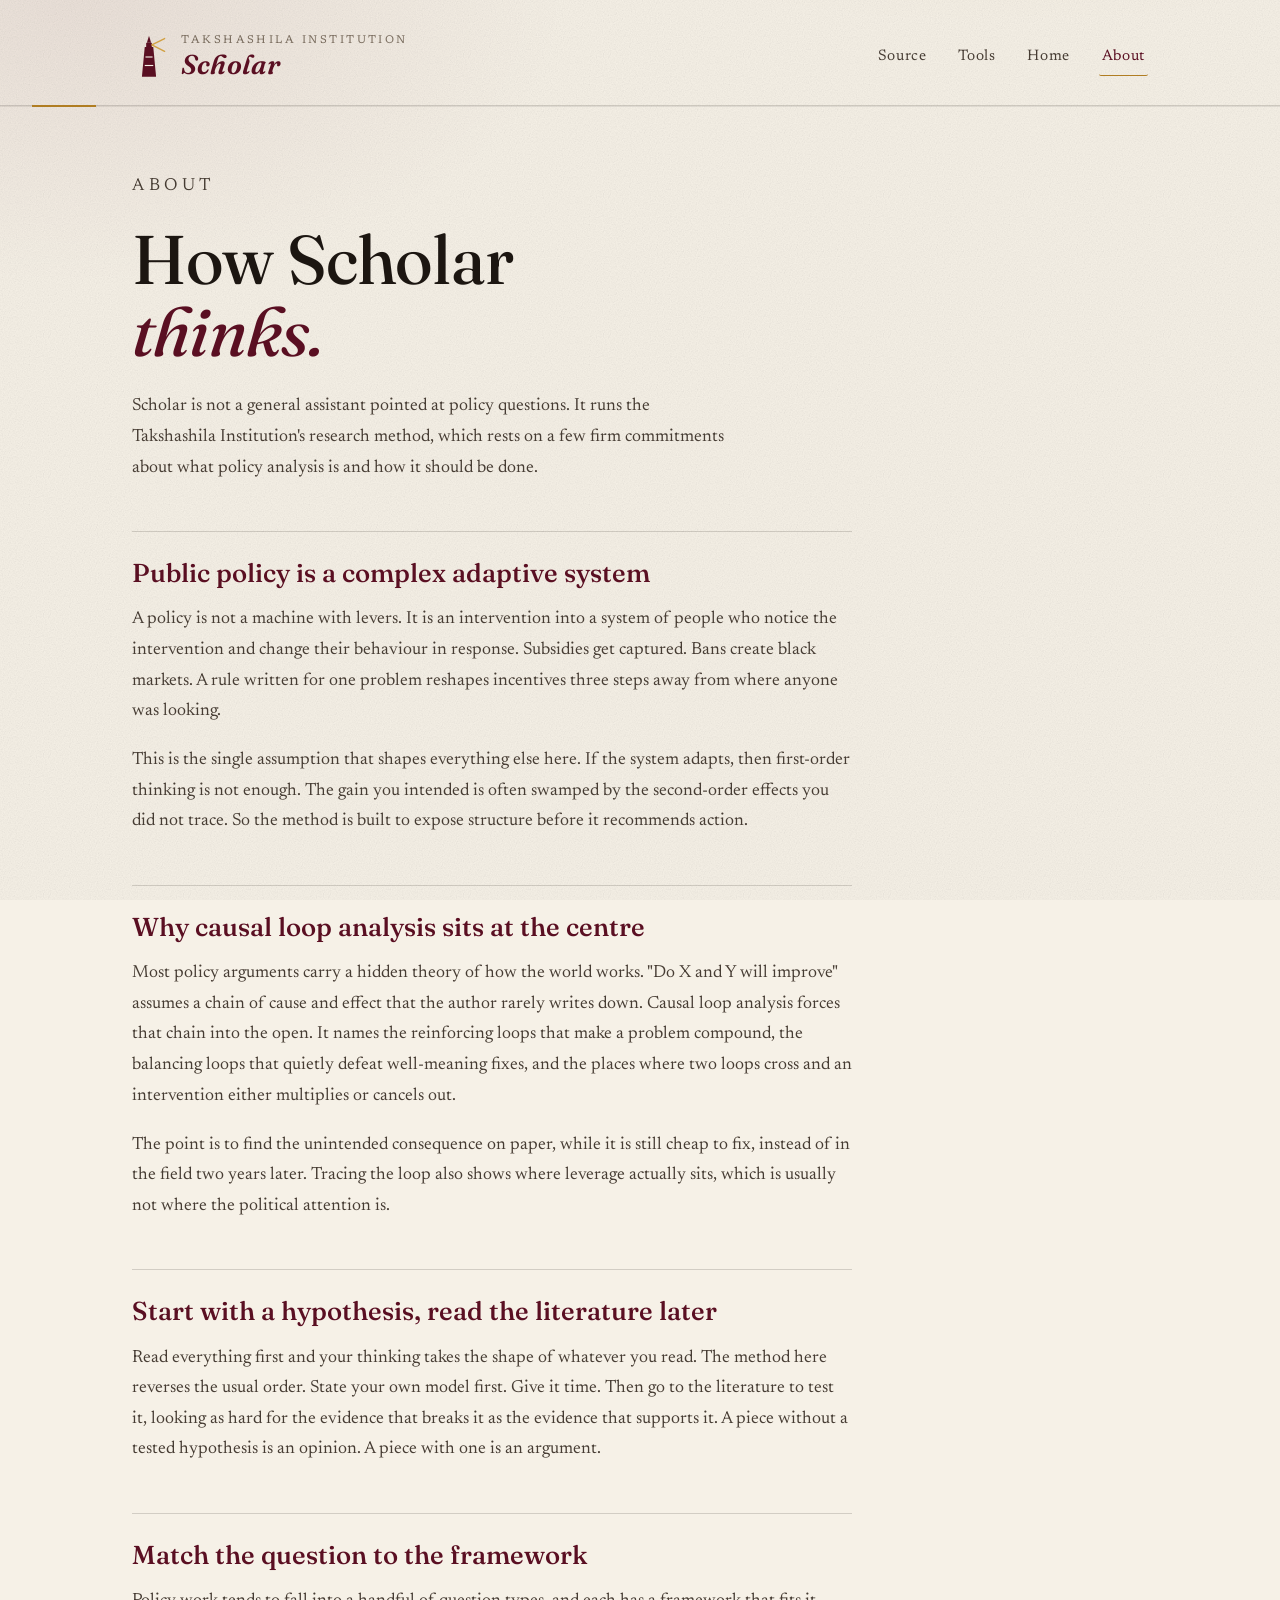
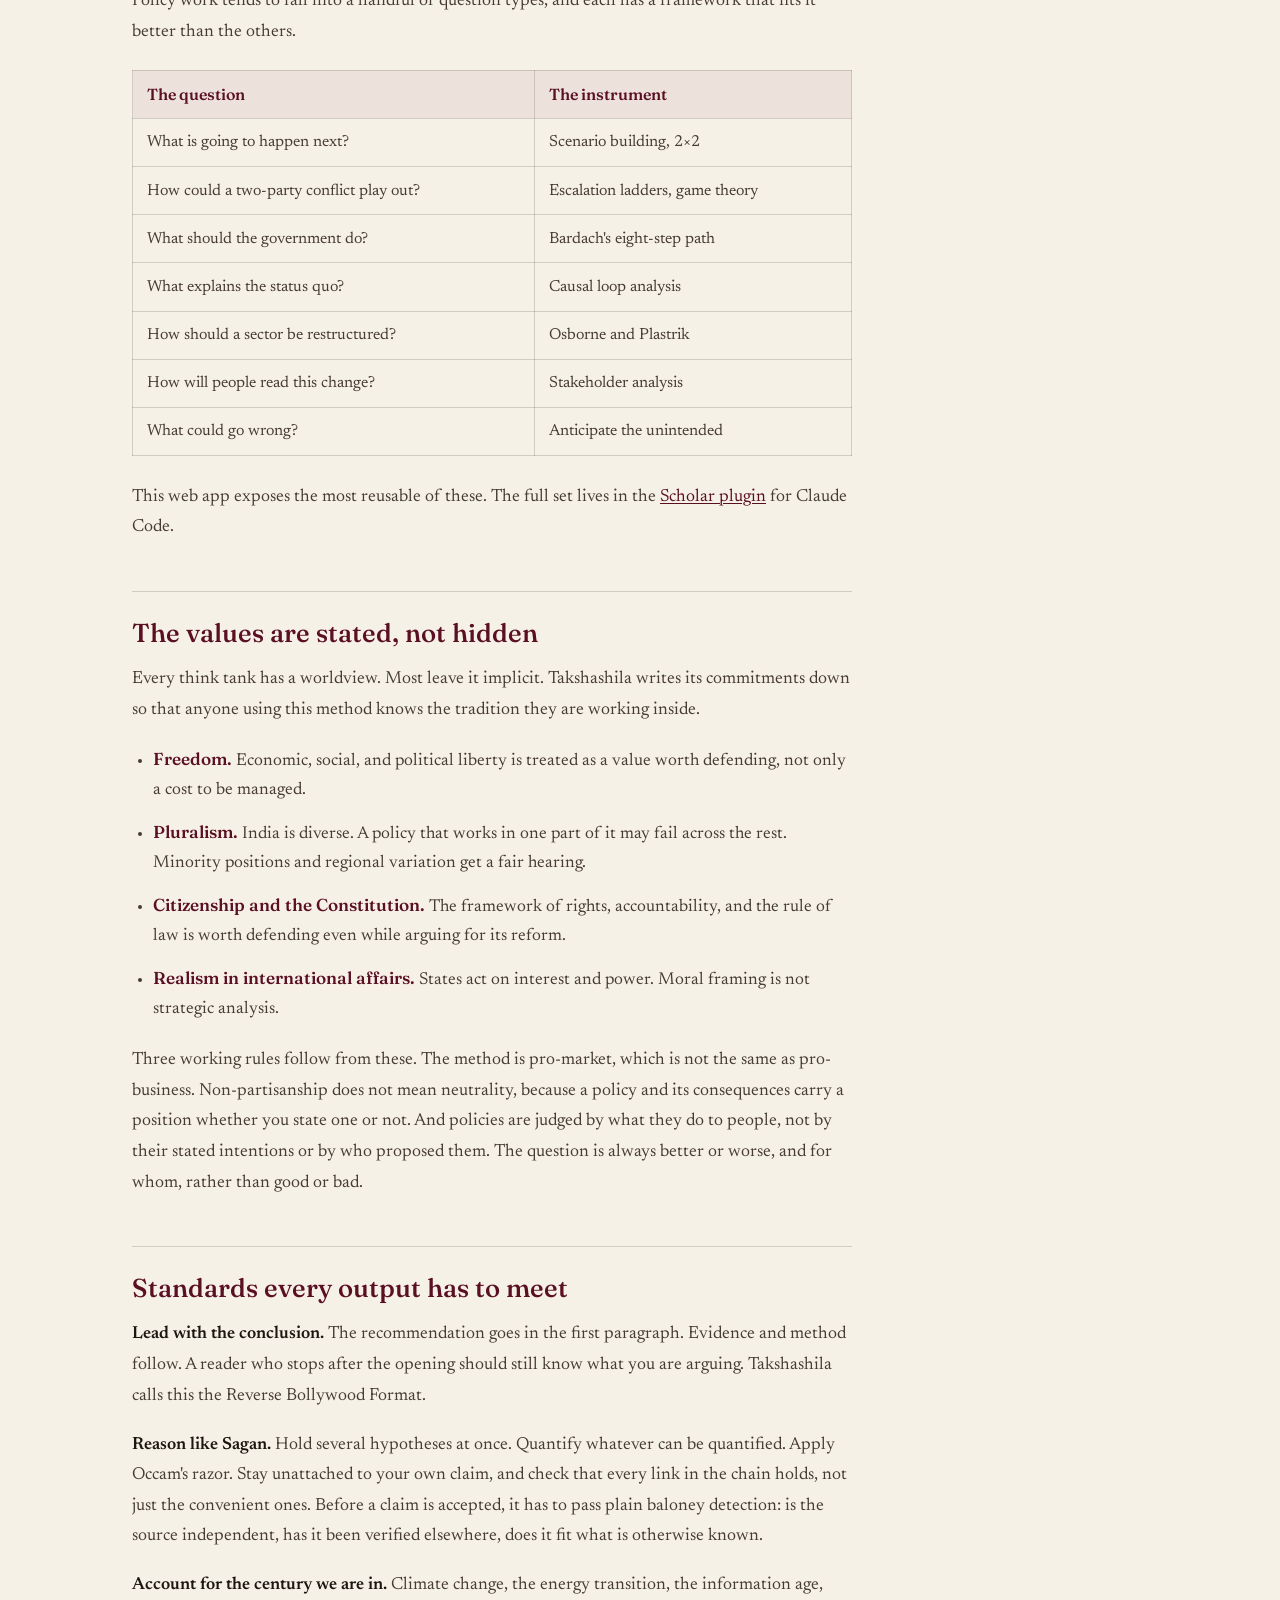
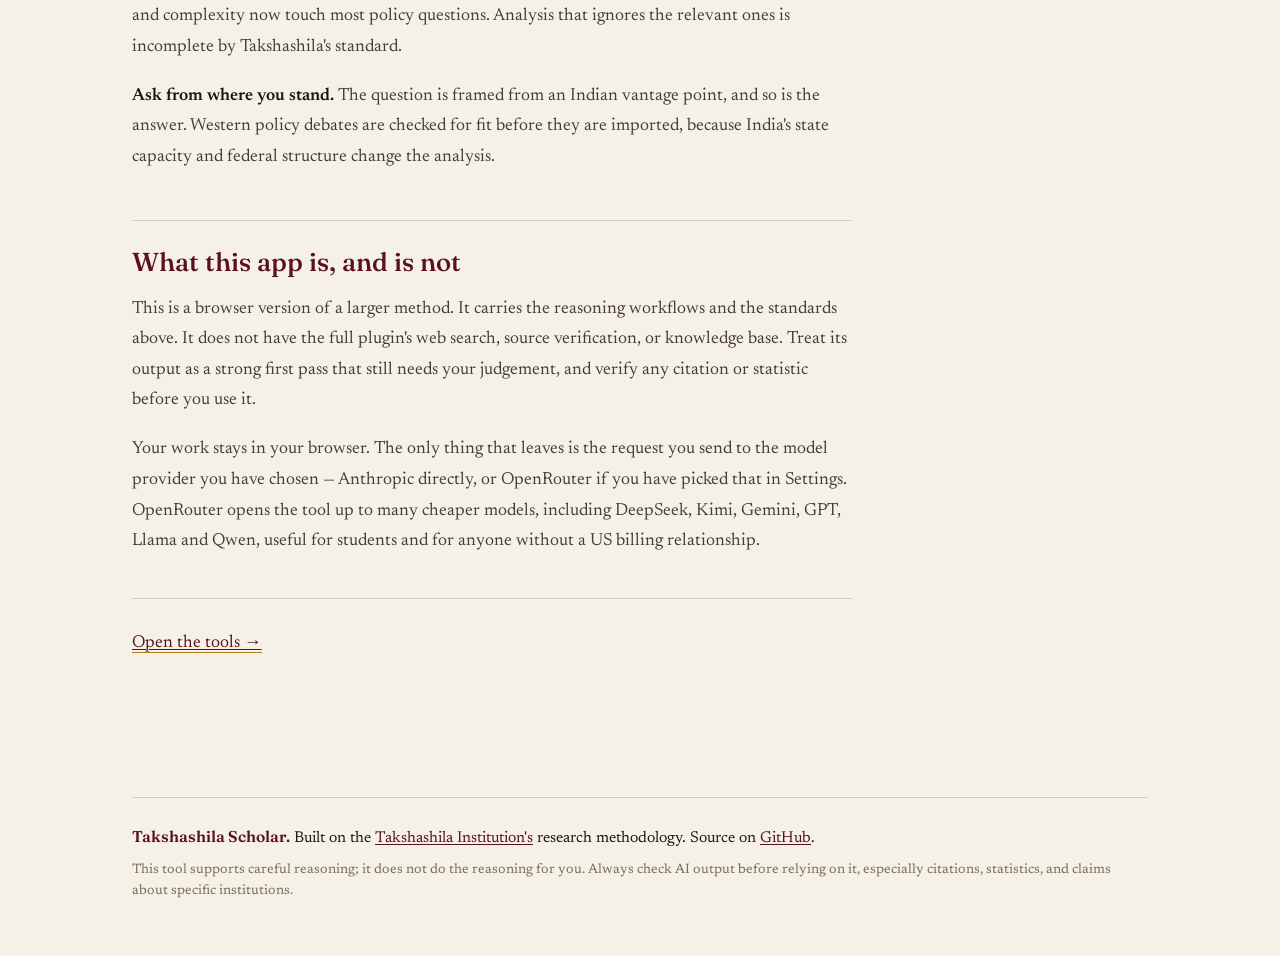
==== commit f50d880f: "feat: launch prep for public preview - Add preview banner (maroon, below masthead) - Add Tools nav b" ====
--- a/about.html
+++ b/about.html
@@ -11,7 +11,7 @@
   <link rel="preconnect" href="https://fonts.googleapis.com">
   <link rel="preconnect" href="https://fonts.gstatic.com" crossorigin>
   <link href="https://fonts.googleapis.com/css2?family=Fraunces:ital,opsz,wght@0,9..144,400..900;1,9..144,400..700&family=Newsreader:ital,opsz,wght@0,6..72,400..600;1,6..72,400..500&display=swap" rel="stylesheet">
-  <link rel="stylesheet" href="styles.css?v=2">
+  <link rel="stylesheet" href="styles.css?v=6">
 </head>
 <body>
   <div class="grain" aria-hidden="true"></div>
@@ -34,7 +34,8 @@
       </a>
       <nav class="masthead-nav">
         <a class="ghost-btn" href="https://github.com/TakshashilaInst/scholar-web" target="_blank" rel="noopener">Source</a>
-        <a class="ghost-btn" href="./">The tools</a>
+        <a class="ghost-btn" href="./#tools">Tools</a>
+        <a class="ghost-btn" href="./">Home</a>
         <a class="ghost-btn is-active" href="about.html">About</a>
       </nav>
     </div>
--- a/styles.css
+++ b/styles.css
@@ -115,6 +115,17 @@
   margin-left: 2rem;
 }
 
+/* ---------- Preview banner ---------- */
+.preview-banner {
+  background: var(--maroon);
+  color: #fbf7ee;
+  font-family: var(--serif-b);
+  font-size: 0.82rem;
+  letter-spacing: 0.03em;
+  text-align: center;
+  padding: 0.45rem 1rem;
+}
+
 /* ---------- Buttons ---------- */
 .solid-btn, .line-btn, .ghost-btn {
   font-family: var(--serif-b); font-size: 0.95rem; cursor: pointer;
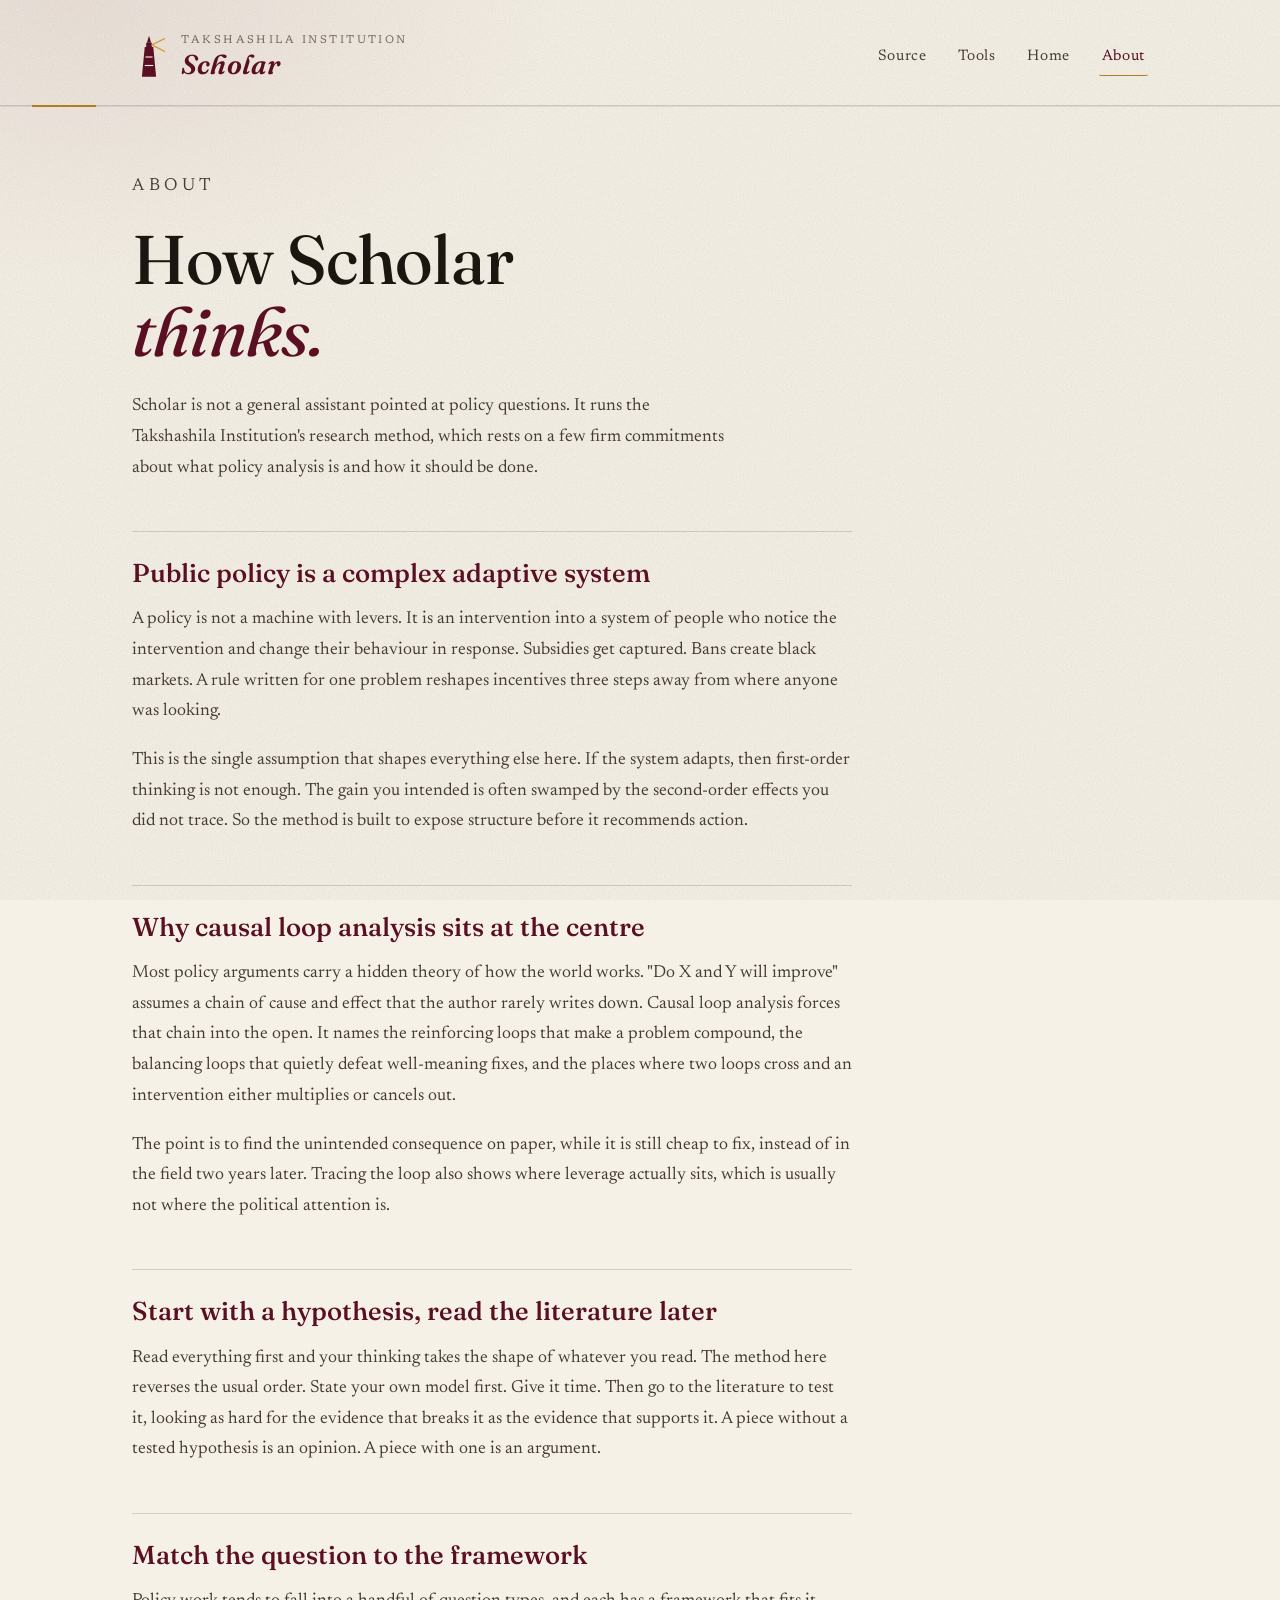
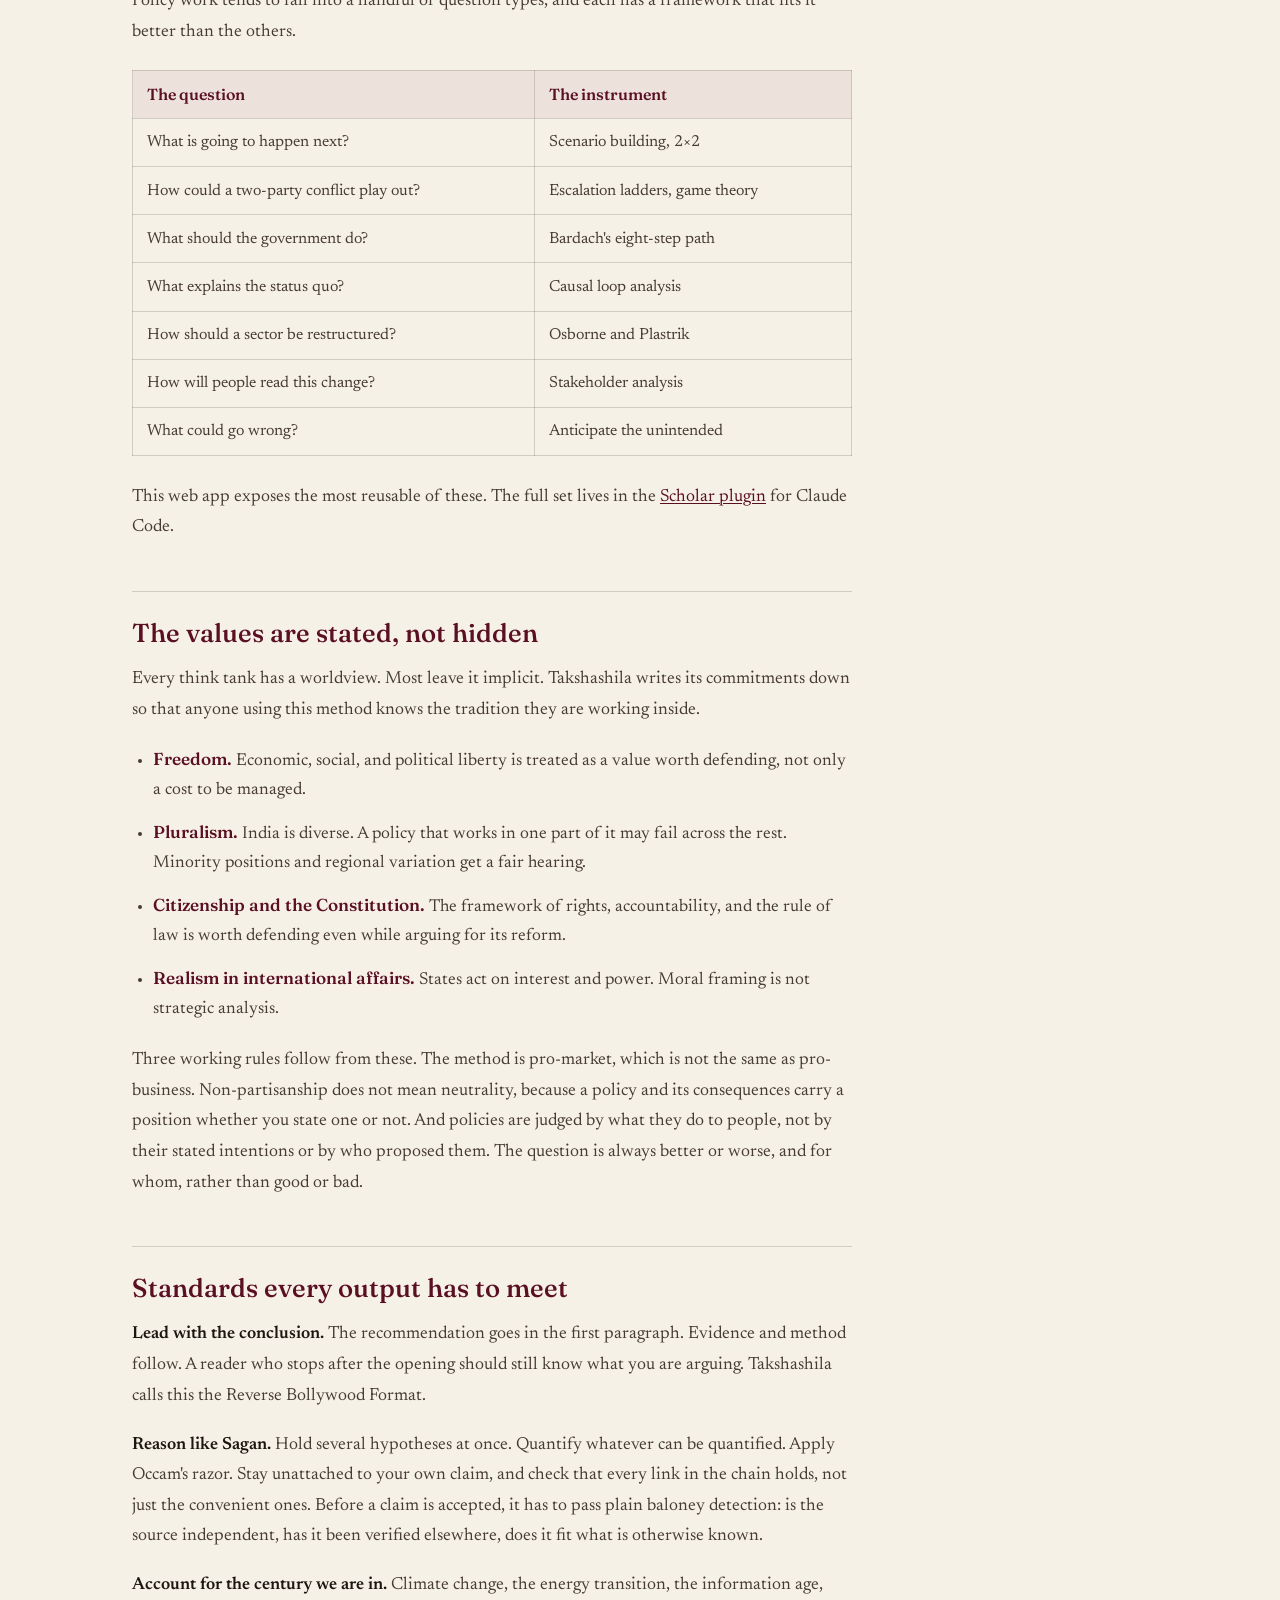
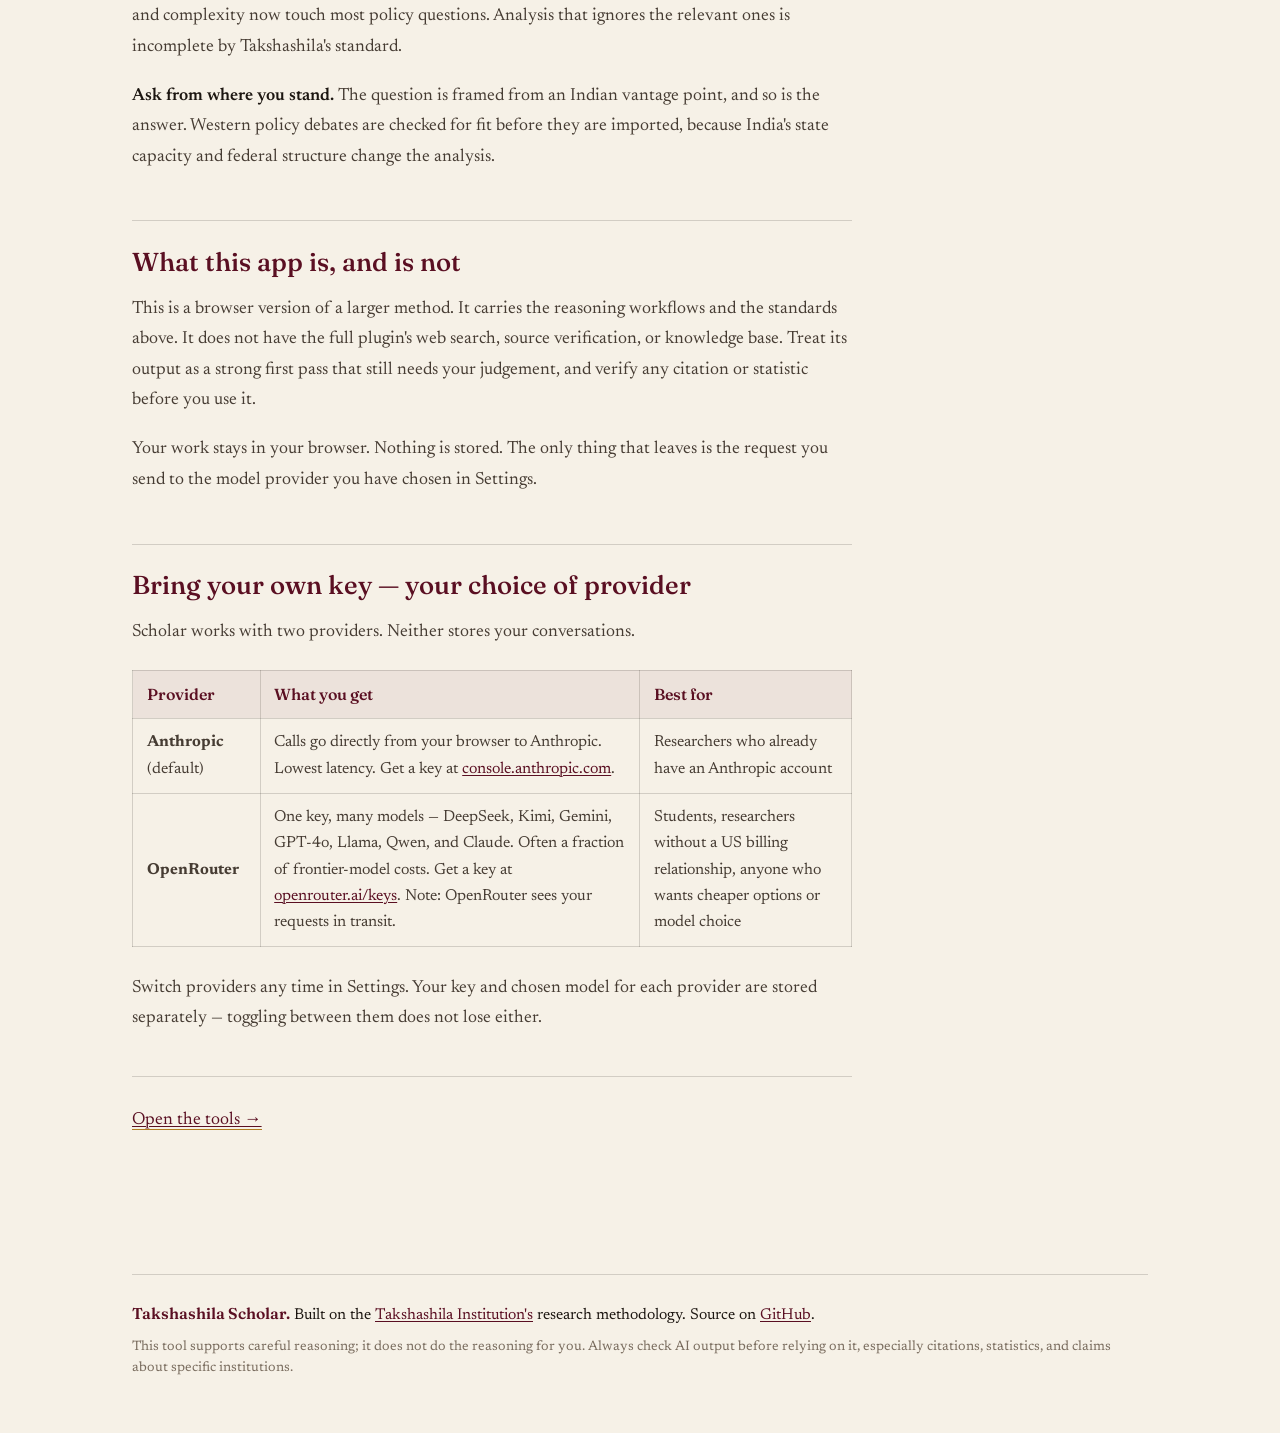
==== commit 60aa3ff1: "docs: expand README and About with OpenRouter, CLI link, stronger framing" ====
--- a/about.html
+++ b/about.html
@@ -74,7 +74,7 @@
           <tr><td>What could go wrong?</td><td>Anticipate the unintended</td></tr>
         </tbody>
       </table>
-      <p>This web app exposes the most reusable of these. The full set lives in the <a href="https://github.com/TakshashilaInst/scholar" target="_blank" rel="noopener">Scholar plugin</a> for Claude Code.</p>
+      <p>This web app exposes the most reusable of these. The full set lives in the <a href="https://github.com/pranaykotas/takshashila-scholar" target="_blank" rel="noopener">Scholar plugin</a> for Claude Code.</p>
 
       <h2>The values are stated, not hidden</h2>
       <p>Every think tank has a worldview. Most leave it implicit. Takshashila writes its commitments down so that anyone using this method knows the tradition they are working inside.</p>
@@ -94,7 +94,26 @@
 
       <h2>What this app is, and is not</h2>
       <p>This is a browser version of a larger method. It carries the reasoning workflows and the standards above. It does not have the full plugin's web search, source verification, or knowledge base. Treat its output as a strong first pass that still needs your judgement, and verify any citation or statistic before you use it.</p>
-      <p>Your work stays in your browser. The only thing that leaves is the request you send to the model provider you have chosen — Anthropic directly, or OpenRouter if you have picked that in Settings. OpenRouter opens the tool up to many cheaper models, including DeepSeek, Kimi, Gemini, GPT, Llama and Qwen, useful for students and for anyone without a US billing relationship.</p>
+      <p>Your work stays in your browser. Nothing is stored. The only thing that leaves is the request you send to the model provider you have chosen in Settings.</p>
+
+      <h2>Bring your own key — your choice of provider</h2>
+      <p>Scholar works with two providers. Neither stores your conversations.</p>
+      <table>
+        <thead><tr><th>Provider</th><th>What you get</th><th>Best for</th></tr></thead>
+        <tbody>
+          <tr>
+            <td><strong>Anthropic</strong> (default)</td>
+            <td>Calls go directly from your browser to Anthropic. Lowest latency. Get a key at <a href="https://console.anthropic.com" target="_blank" rel="noopener">console.anthropic.com</a>.</td>
+            <td>Researchers who already have an Anthropic account</td>
+          </tr>
+          <tr>
+            <td><strong>OpenRouter</strong></td>
+            <td>One key, many models — DeepSeek, Kimi, Gemini, GPT-4o, Llama, Qwen, and Claude. Often a fraction of frontier-model costs. Get a key at <a href="https://openrouter.ai/keys" target="_blank" rel="noopener">openrouter.ai/keys</a>. Note: OpenRouter sees your requests in transit.</td>
+            <td>Students, researchers without a US billing relationship, anyone who wants cheaper options or model choice</td>
+          </tr>
+        </tbody>
+      </table>
+      <p>Switch providers any time in Settings. Your key and chosen model for each provider are stored separately — toggling between them does not lose either.</p>
 
       <p class="article-cta"><a class="text-link" href="./">Open the tools →</a></p>
 
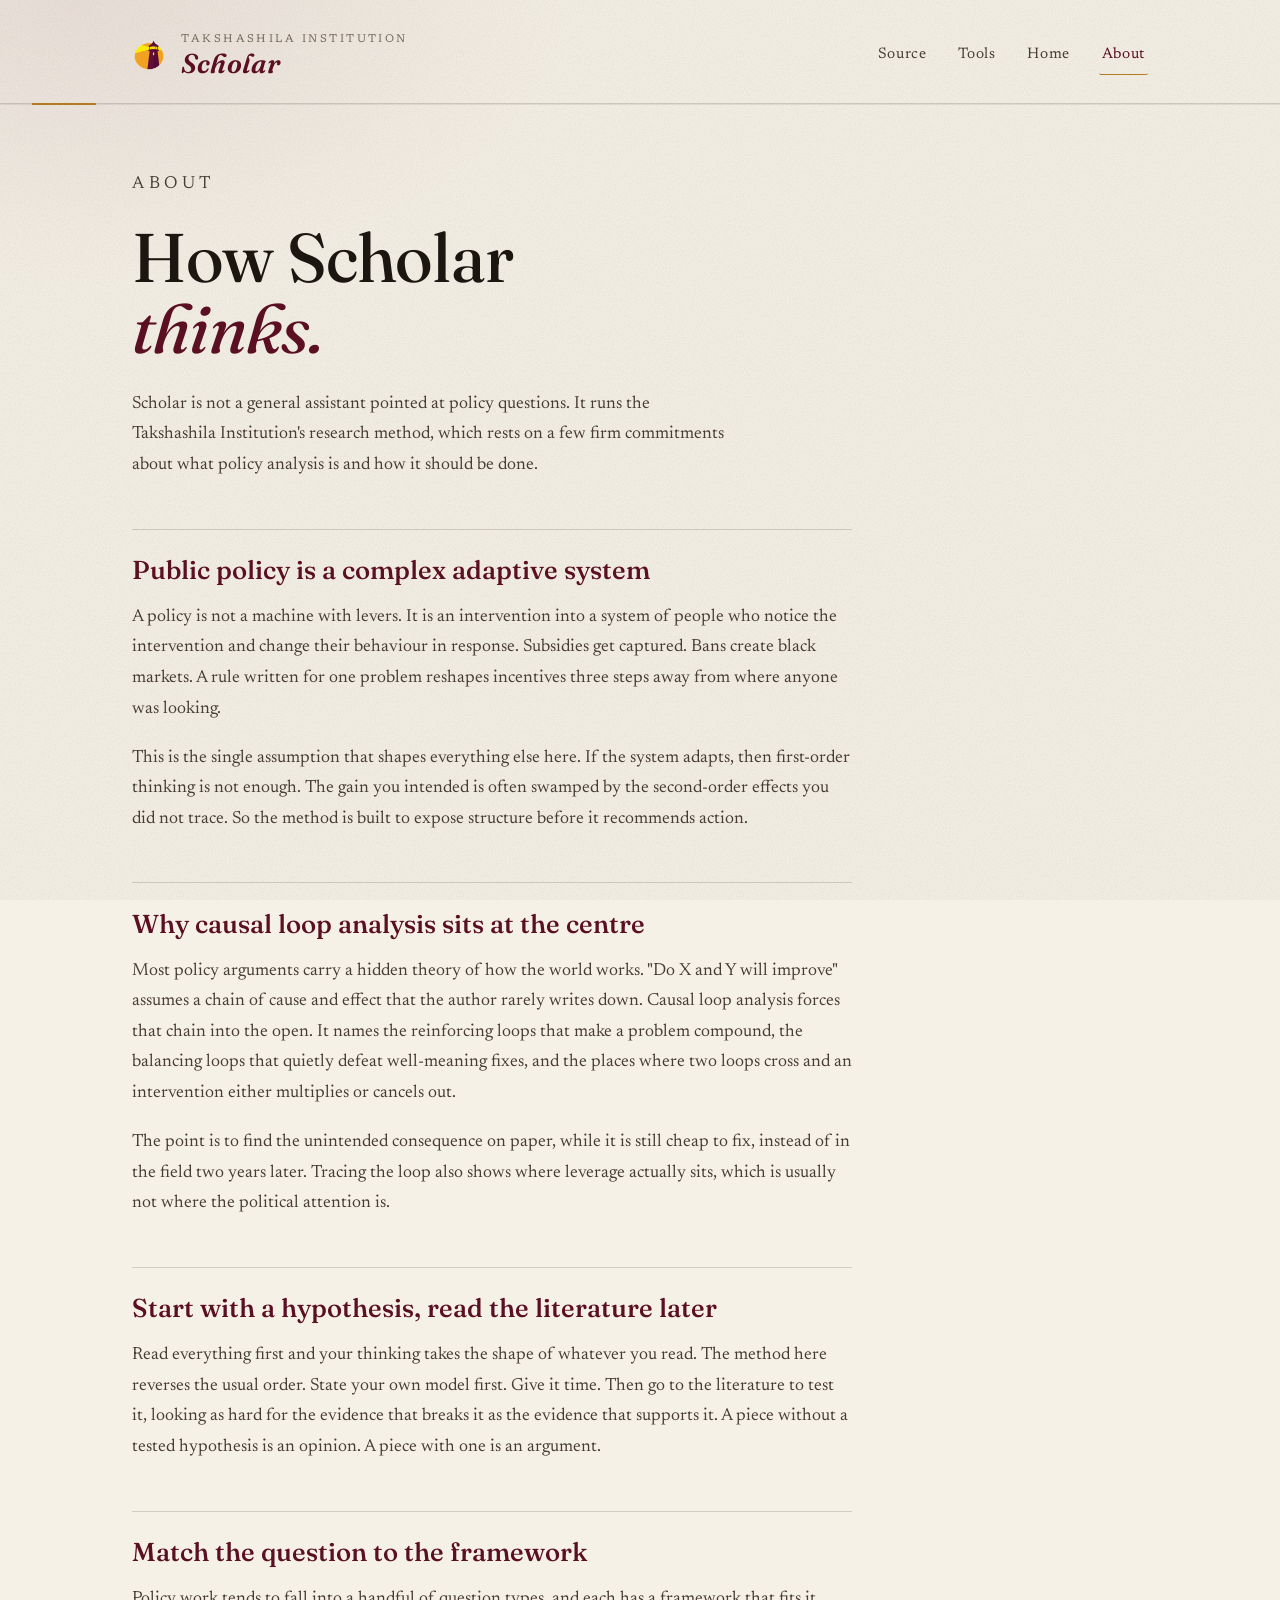
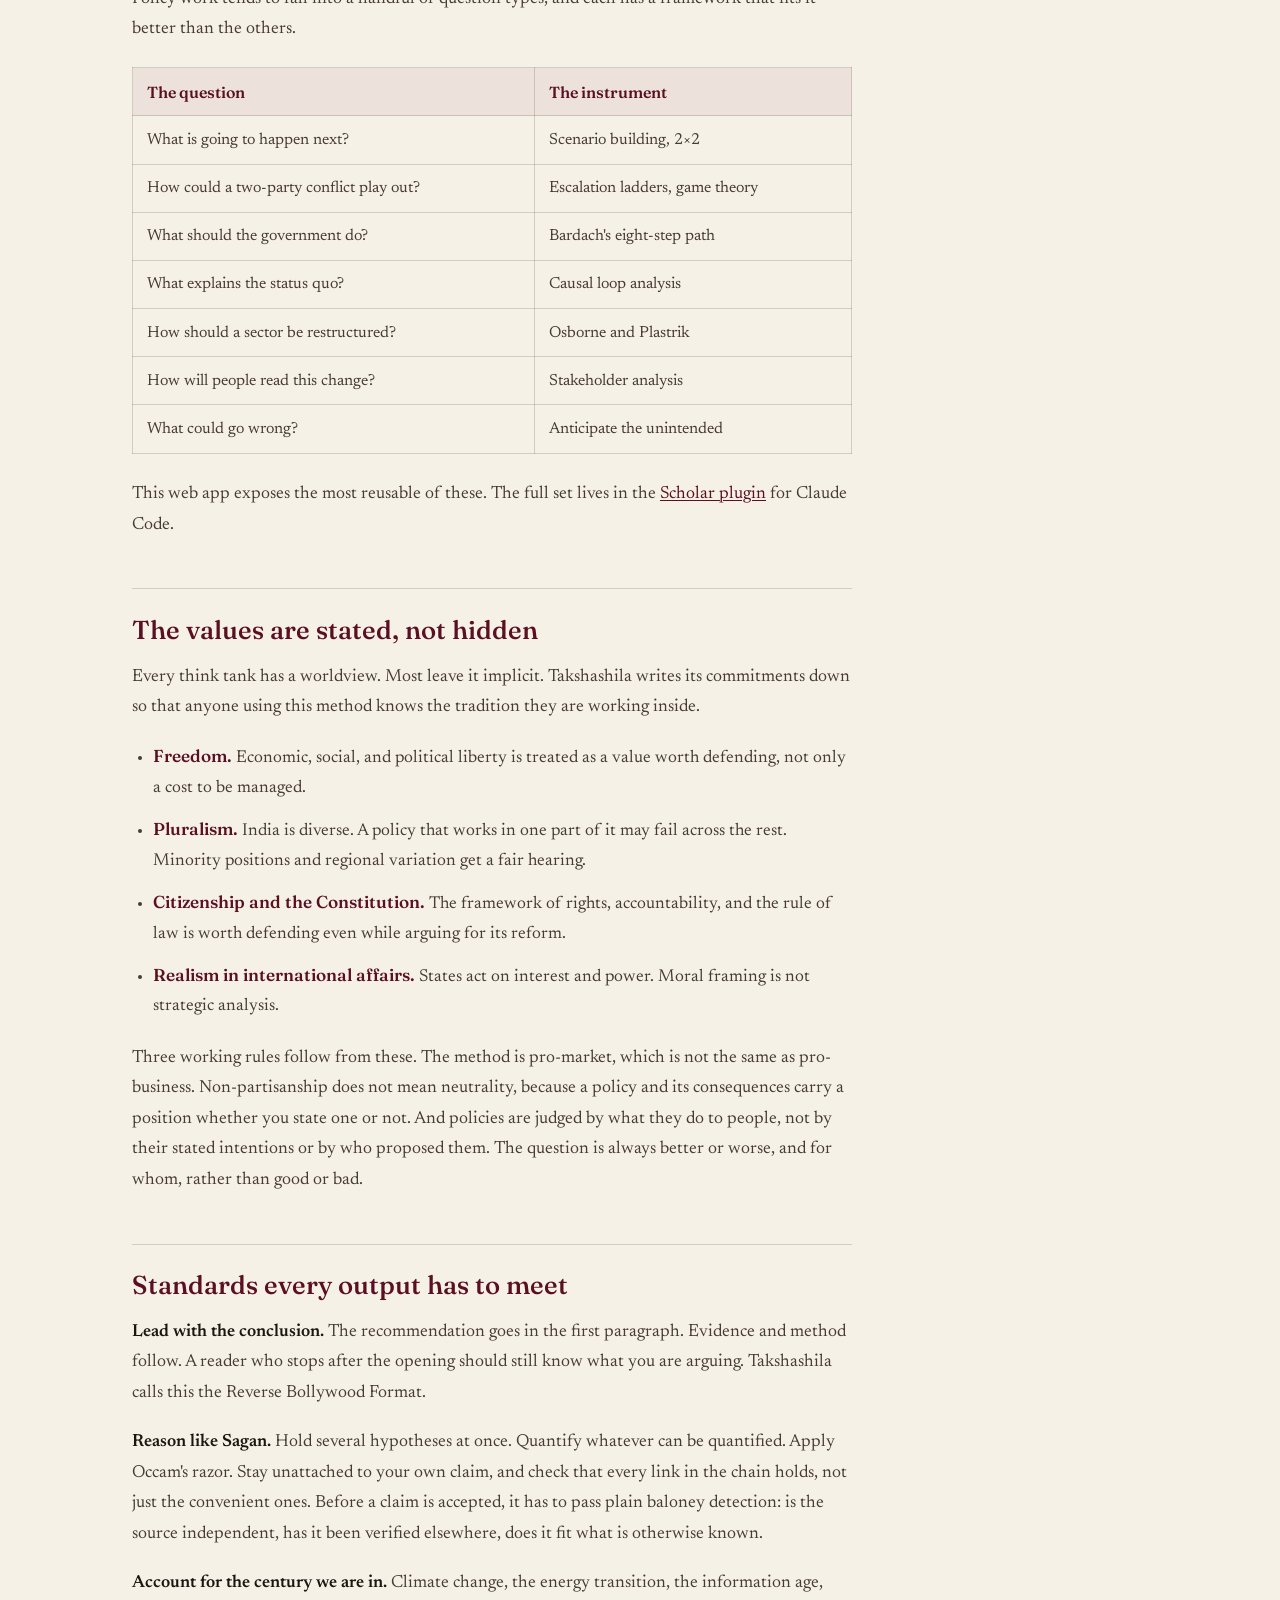
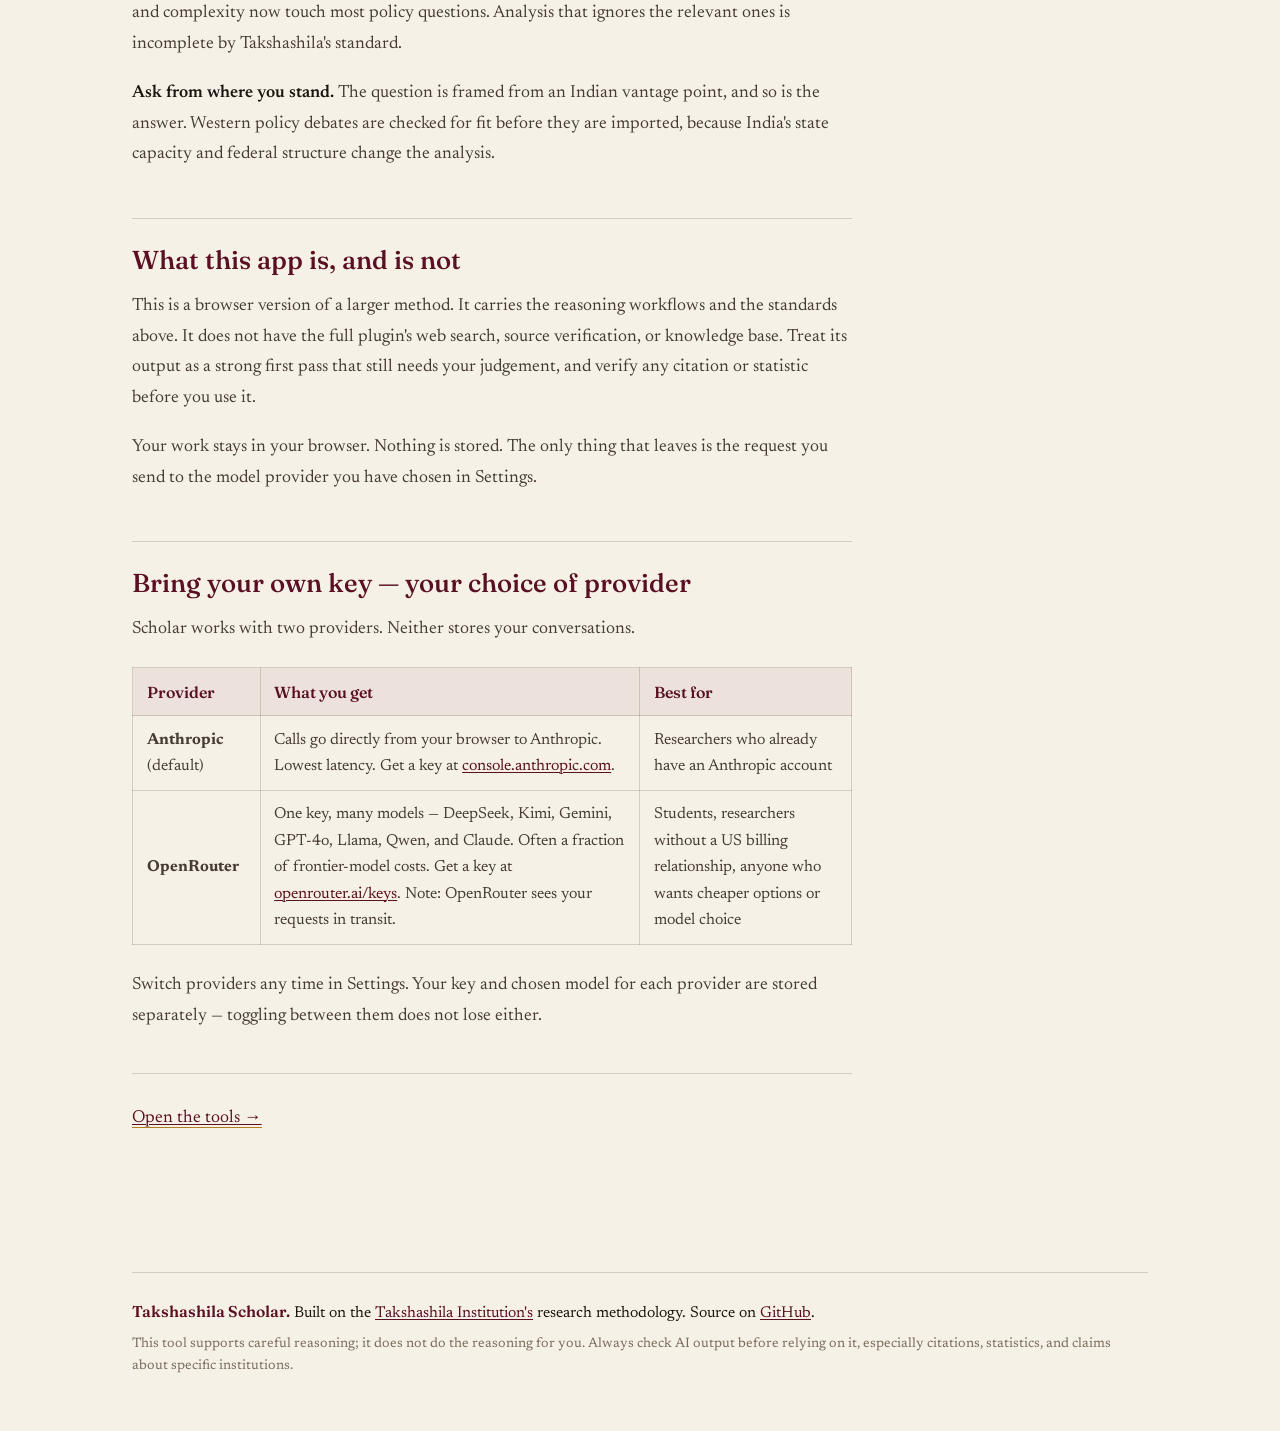
==== commit 591f25d6: "feat: replace hand-drawn lighthouse with official Takshashila symbol" ====
--- a/about.html
+++ b/about.html
@@ -11,7 +11,7 @@
   <link rel="preconnect" href="https://fonts.googleapis.com">
   <link rel="preconnect" href="https://fonts.gstatic.com" crossorigin>
   <link href="https://fonts.googleapis.com/css2?family=Fraunces:ital,opsz,wght@0,9..144,400..900;1,9..144,400..700&family=Newsreader:ital,opsz,wght@0,6..72,400..600;1,6..72,400..500&display=swap" rel="stylesheet">
-  <link rel="stylesheet" href="styles.css?v=6">
+  <link rel="stylesheet" href="styles.css?v=7">
 </head>
 <body>
   <div class="grain" aria-hidden="true"></div>
@@ -19,14 +19,7 @@
   <header class="masthead">
     <div class="container masthead-inner">
       <a class="brand" href="./">
-        <svg class="lighthouse" viewBox="0 0 48 64" aria-hidden="true">
-          <path d="M24 2l3 10H21z" />
-          <rect x="20" y="12" width="8" height="6" />
-          <path d="M18 18h12l4 42H14z" />
-          <line x1="19" y1="32" x2="29" y2="32" />
-          <line x1="18" y1="44" x2="30" y2="44" />
-          <path class="beam" d="M28 15 L46 6 M28 15 L46 24" />
-        </svg>
+        <img src="ti-symbol.png" alt="" class="brand-logo" aria-hidden="true">
         <span class="brand-text">
           <span class="brand-kicker">Takshashila Institution</span>
           <span class="brand-title">Scholar</span>
--- a/styles.css
+++ b/styles.css
@@ -63,12 +63,7 @@
 .masthead-inner { display: flex; align-items: center; justify-content: space-between; gap: 1rem; }
 
 .brand { display: flex; align-items: center; gap: 0.95rem; text-decoration: none; color: var(--ink); }
-
-.lighthouse { width: 34px; height: 46px; flex: none; }
-.lighthouse path, .lighthouse rect { fill: var(--maroon); }
-.lighthouse line { stroke: var(--paper); stroke-width: 1.6; }
-.lighthouse .beam { fill: none; stroke: var(--gold-bright); stroke-width: 2; stroke-linecap: round; opacity: 0.9; }
-
+.brand-logo { width: 34px; height: 34px; flex: none; display: block; object-fit: contain; }
 .brand-text { display: flex; flex-direction: column; line-height: 1; }
 .brand-kicker {
   font-size: 0.7rem; letter-spacing: 0.22em; text-transform: uppercase;
@@ -378,9 +373,9 @@
   .masthead { padding-top: 1.6rem; }
   .masthead-inner { flex-wrap: wrap; gap: 0.5rem 0.9rem; }
   .masthead-nav { gap: 1rem; font-size: 0.88rem; flex-wrap: wrap; }
+  .brand-logo { width: 28px; height: 28px; }
   .brand-title { font-size: 1.45rem; }
   .brand-kicker { font-size: 0.64rem; }
-  .lighthouse { width: 28px; height: 38px; }
 
   /* Chat and About tables: scroll inside their own box, never the page */
   .message-content table,
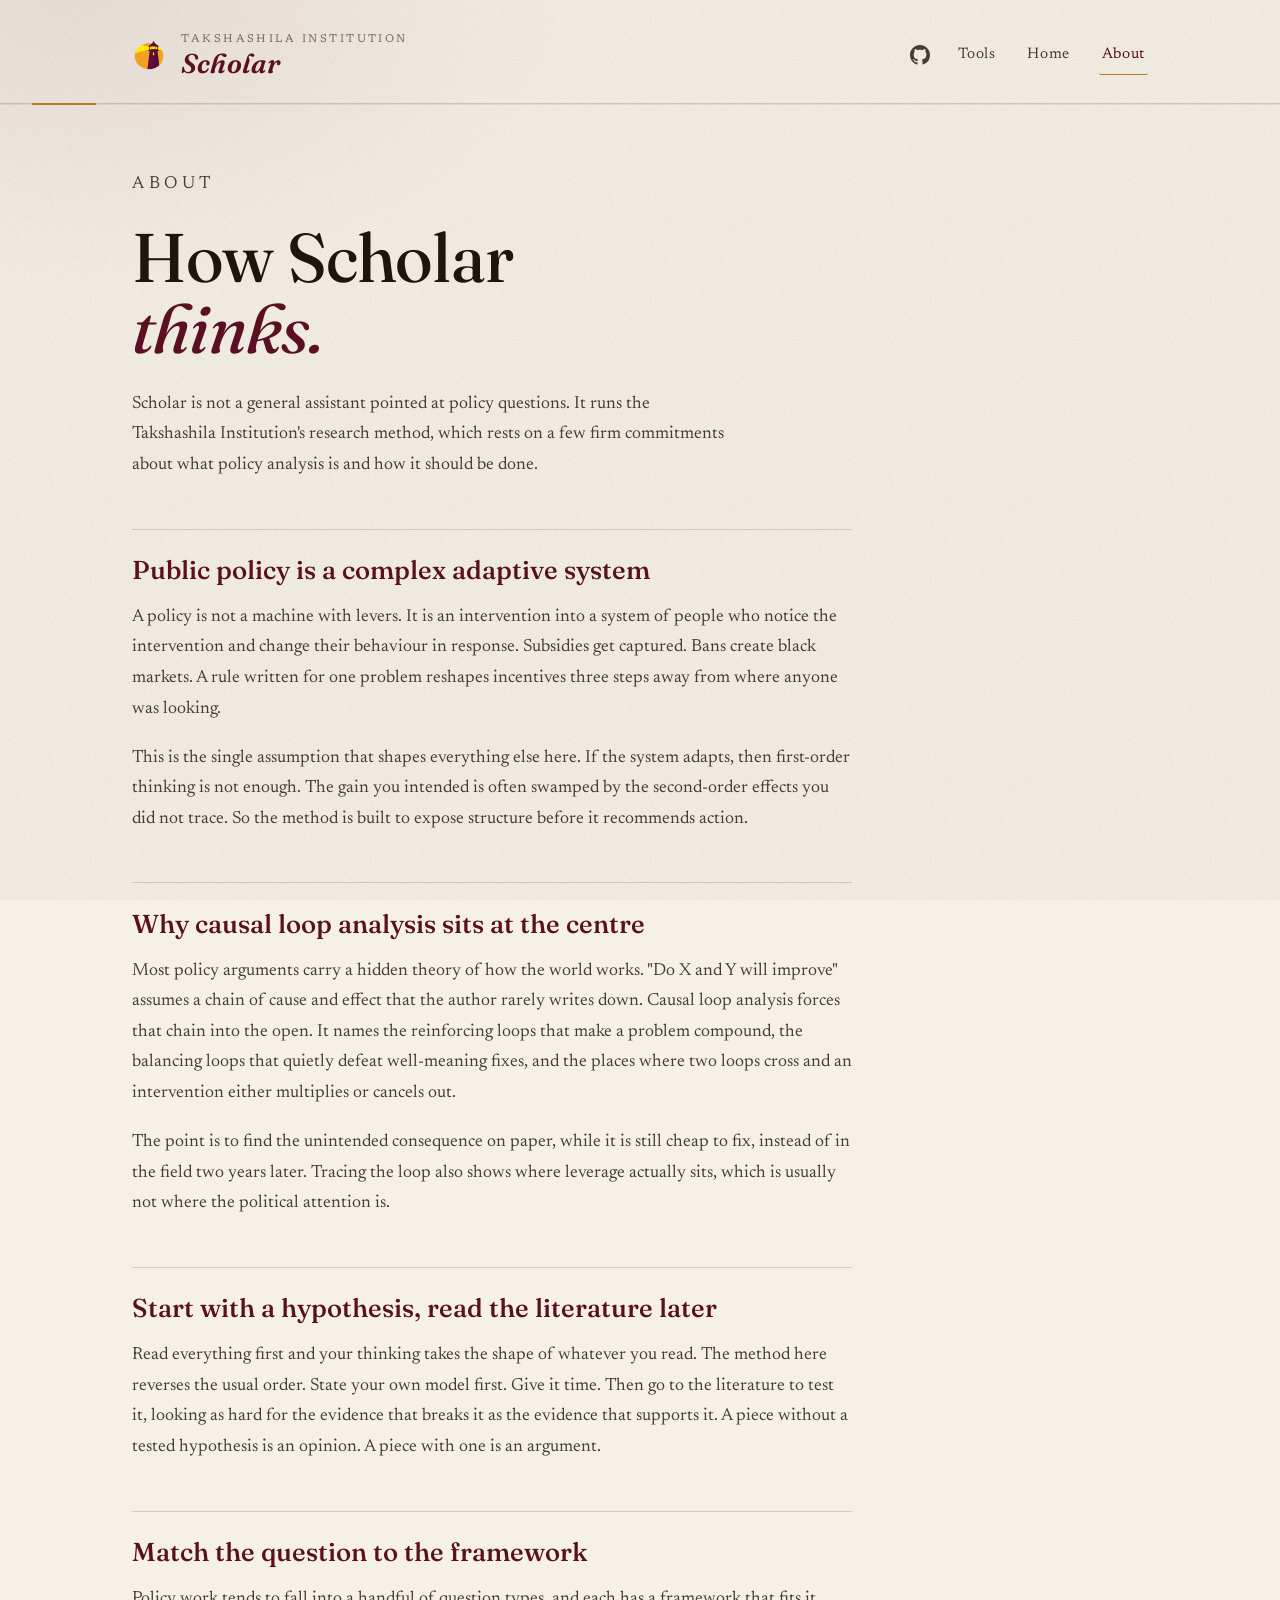
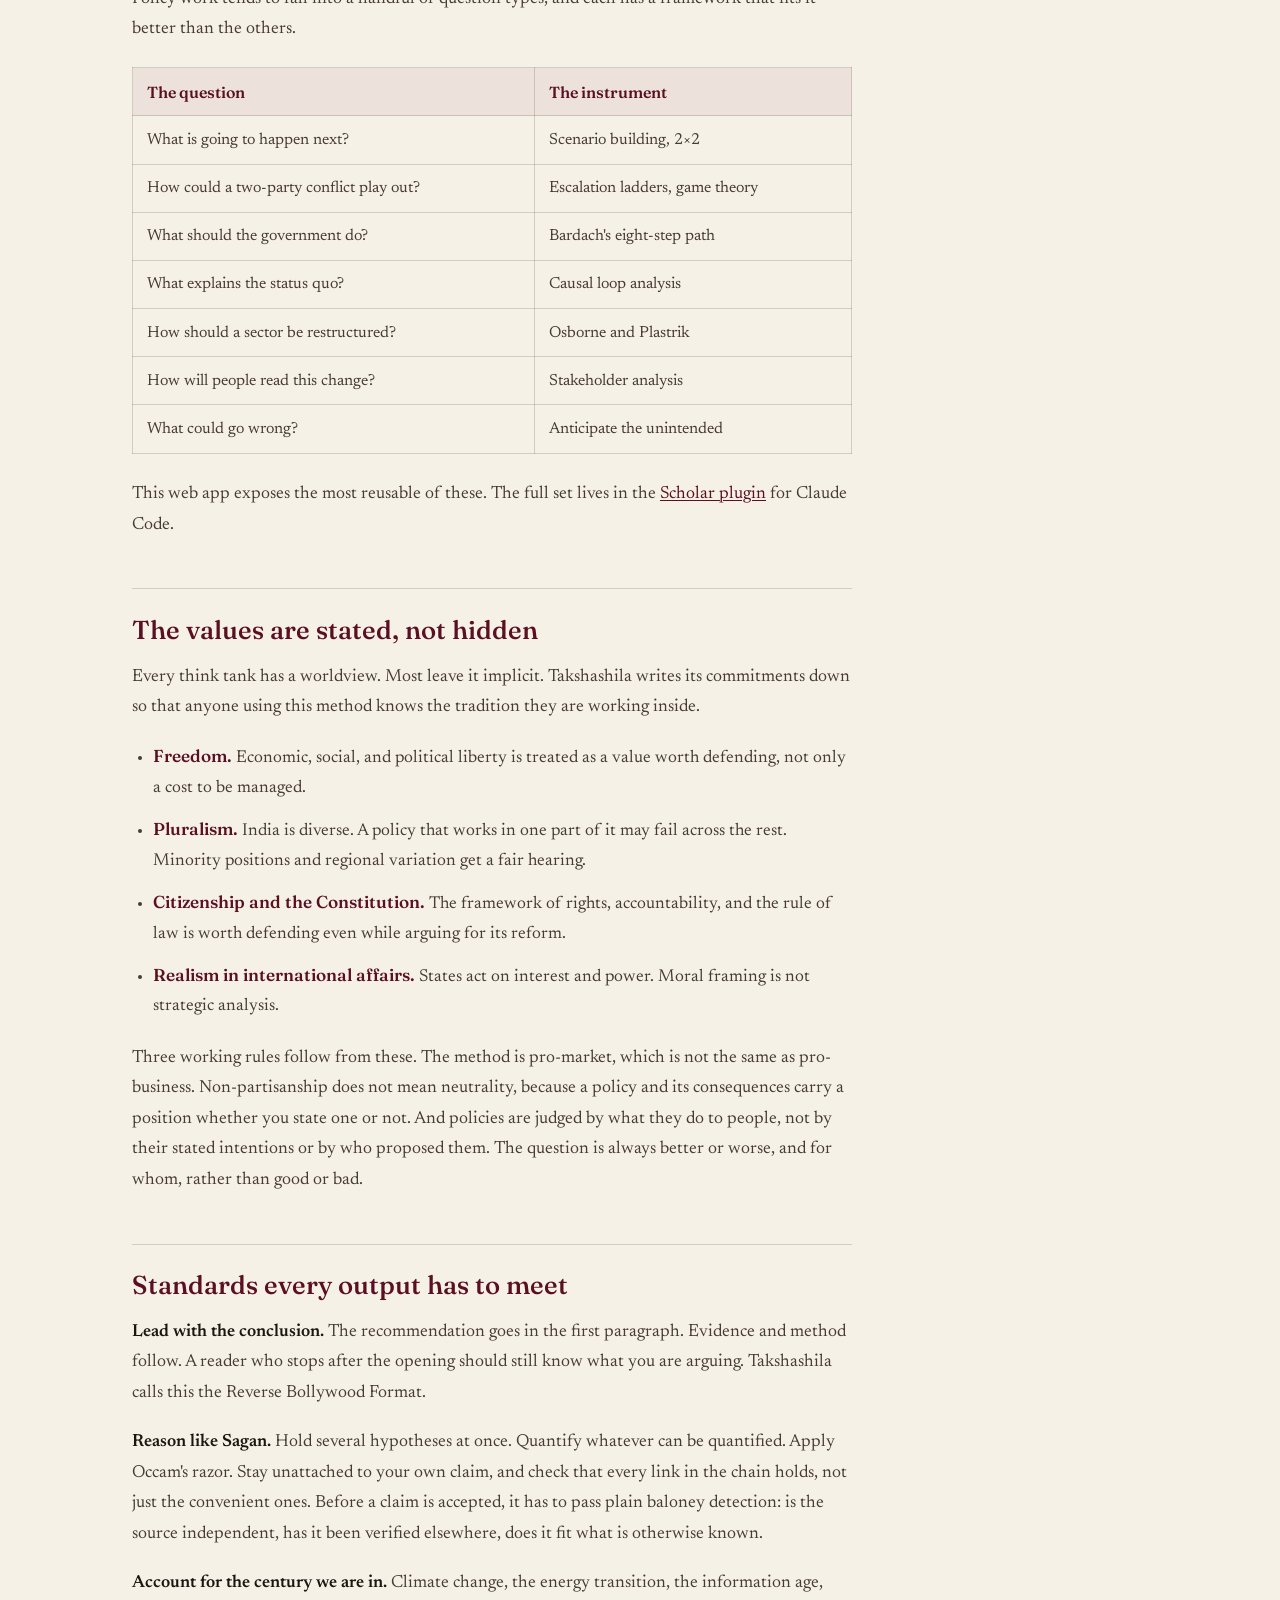
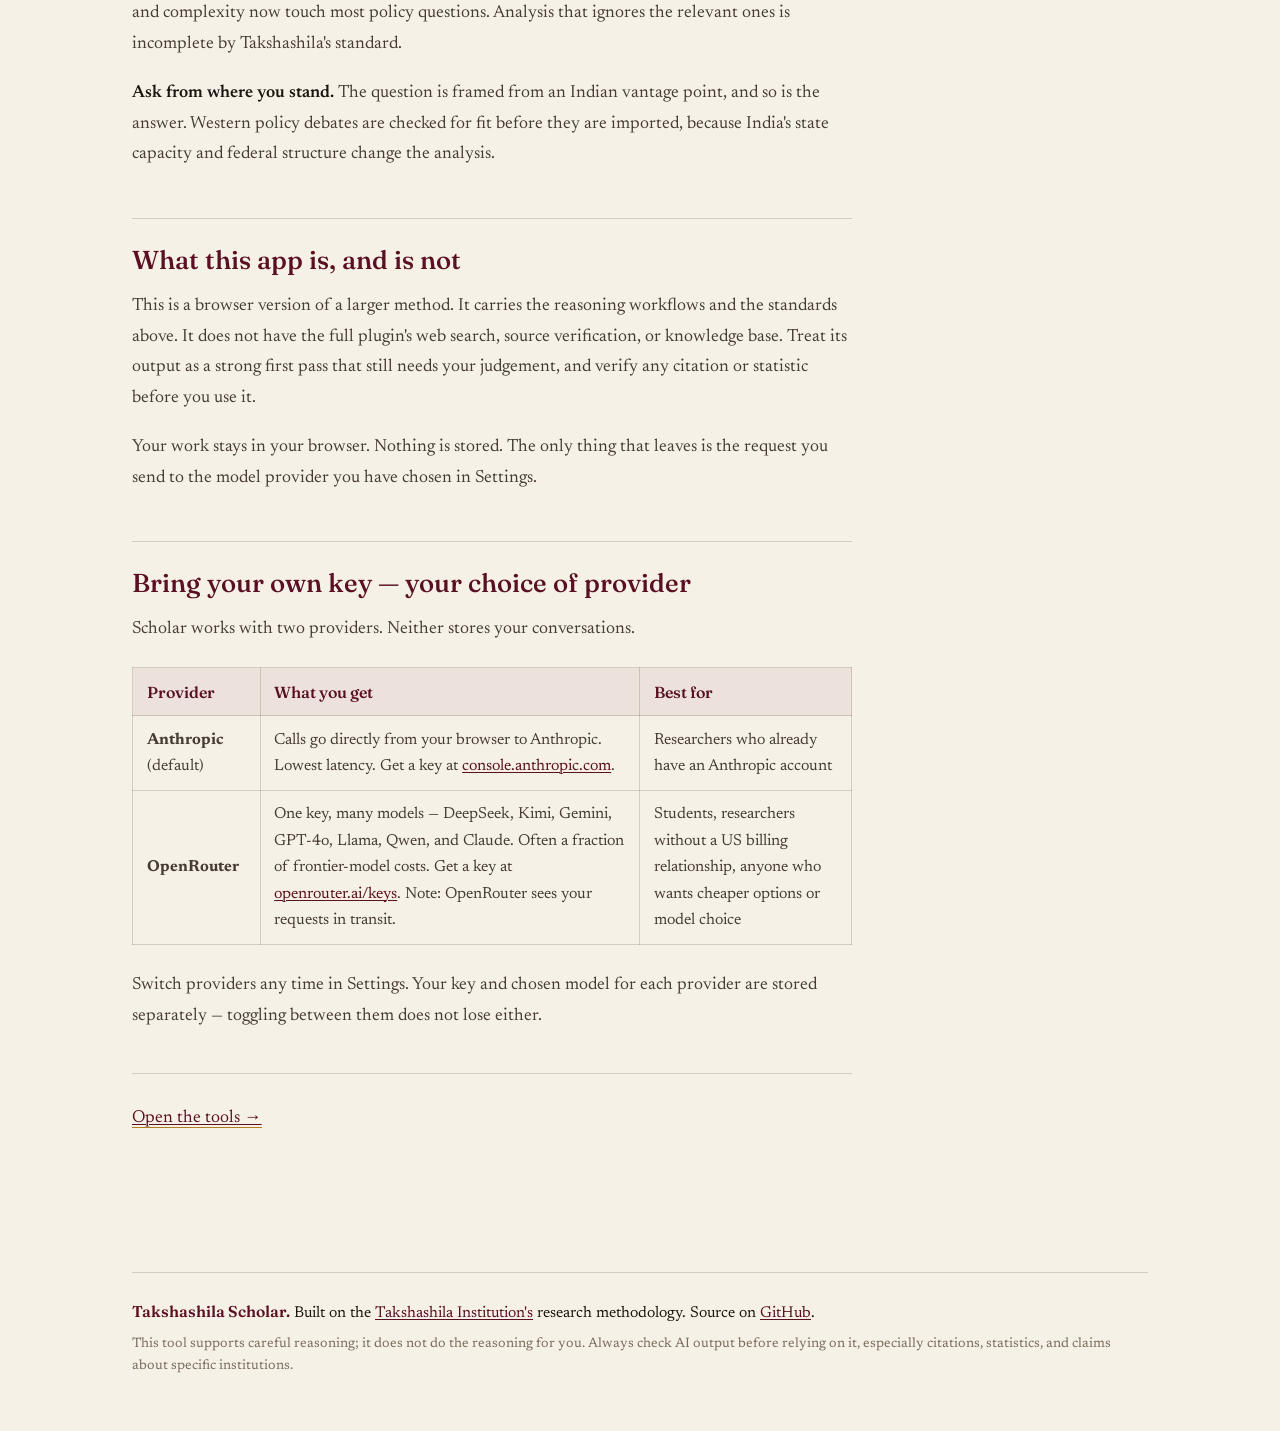
==== commit 783ebac1: "feat: GitHub icon in nav, attribute CLI plugin repo in footer" ====
--- a/about.html
+++ b/about.html
@@ -11,7 +11,7 @@
   <link rel="preconnect" href="https://fonts.googleapis.com">
   <link rel="preconnect" href="https://fonts.gstatic.com" crossorigin>
   <link href="https://fonts.googleapis.com/css2?family=Fraunces:ital,opsz,wght@0,9..144,400..900;1,9..144,400..700&family=Newsreader:ital,opsz,wght@0,6..72,400..600;1,6..72,400..500&display=swap" rel="stylesheet">
-  <link rel="stylesheet" href="styles.css?v=7">
+  <link rel="stylesheet" href="styles.css?v=8">
 </head>
 <body>
   <div class="grain" aria-hidden="true"></div>
@@ -26,7 +26,9 @@
         </span>
       </a>
       <nav class="masthead-nav">
-        <a class="ghost-btn" href="https://github.com/TakshashilaInst/scholar-web" target="_blank" rel="noopener">Source</a>
+        <a class="ghost-btn github-btn" href="https://github.com/TakshashilaInst/scholar-web" target="_blank" rel="noopener" aria-label="Source on GitHub">
+          <svg class="github-icon" viewBox="0 0 16 16" aria-hidden="true"><path d="M8 0C3.58 0 0 3.58 0 8c0 3.54 2.29 6.53 5.47 7.59.4.07.55-.17.55-.38 0-.19-.01-.82-.01-1.49-2.01.37-2.53-.49-2.69-.94-.09-.23-.48-.94-.82-1.13-.28-.15-.68-.52-.01-.53.63-.01 1.08.58 1.23.82.72 1.21 1.87.87 2.33.66.07-.52.28-.87.51-1.07-1.78-.2-3.64-.89-3.64-3.95 0-.87.31-1.59.82-2.15-.08-.2-.36-1.02.08-2.12 0 0 .67-.21 2.2.82.64-.18 1.32-.27 2-.27.68 0 1.36.09 2 .27 1.53-1.04 2.2-.82 2.2-.82.44 1.1.16 1.92.08 2.12.51.56.82 1.27.82 2.15 0 3.07-1.87 3.75-3.65 3.95.29.25.54.73.54 1.48 0 1.07-.01 1.93-.01 2.2 0 .21.15.46.55.38A8.013 8.013 0 0016 8c0-4.42-3.58-8-8-8z"/></svg>
+        </a>
         <a class="ghost-btn" href="./#tools">Tools</a>
         <a class="ghost-btn" href="./">Home</a>
         <a class="ghost-btn is-active" href="about.html">About</a>
--- a/styles.css
+++ b/styles.css
@@ -144,6 +144,9 @@
   border-bottom: 1px solid transparent;
 }
 .ghost-btn:hover { color: var(--maroon); border-bottom-color: var(--gold); }
+.github-btn { padding: 0; border: none; line-height: 0; }
+.github-icon { width: 20px; height: 20px; fill: var(--ink-soft); display: block; transition: fill .18s; }
+.github-btn:hover .github-icon { fill: var(--maroon); }
 
 /* ---------- Lede / hero ---------- */
 .lede-wrap { padding: 4.5rem 0 5rem; }
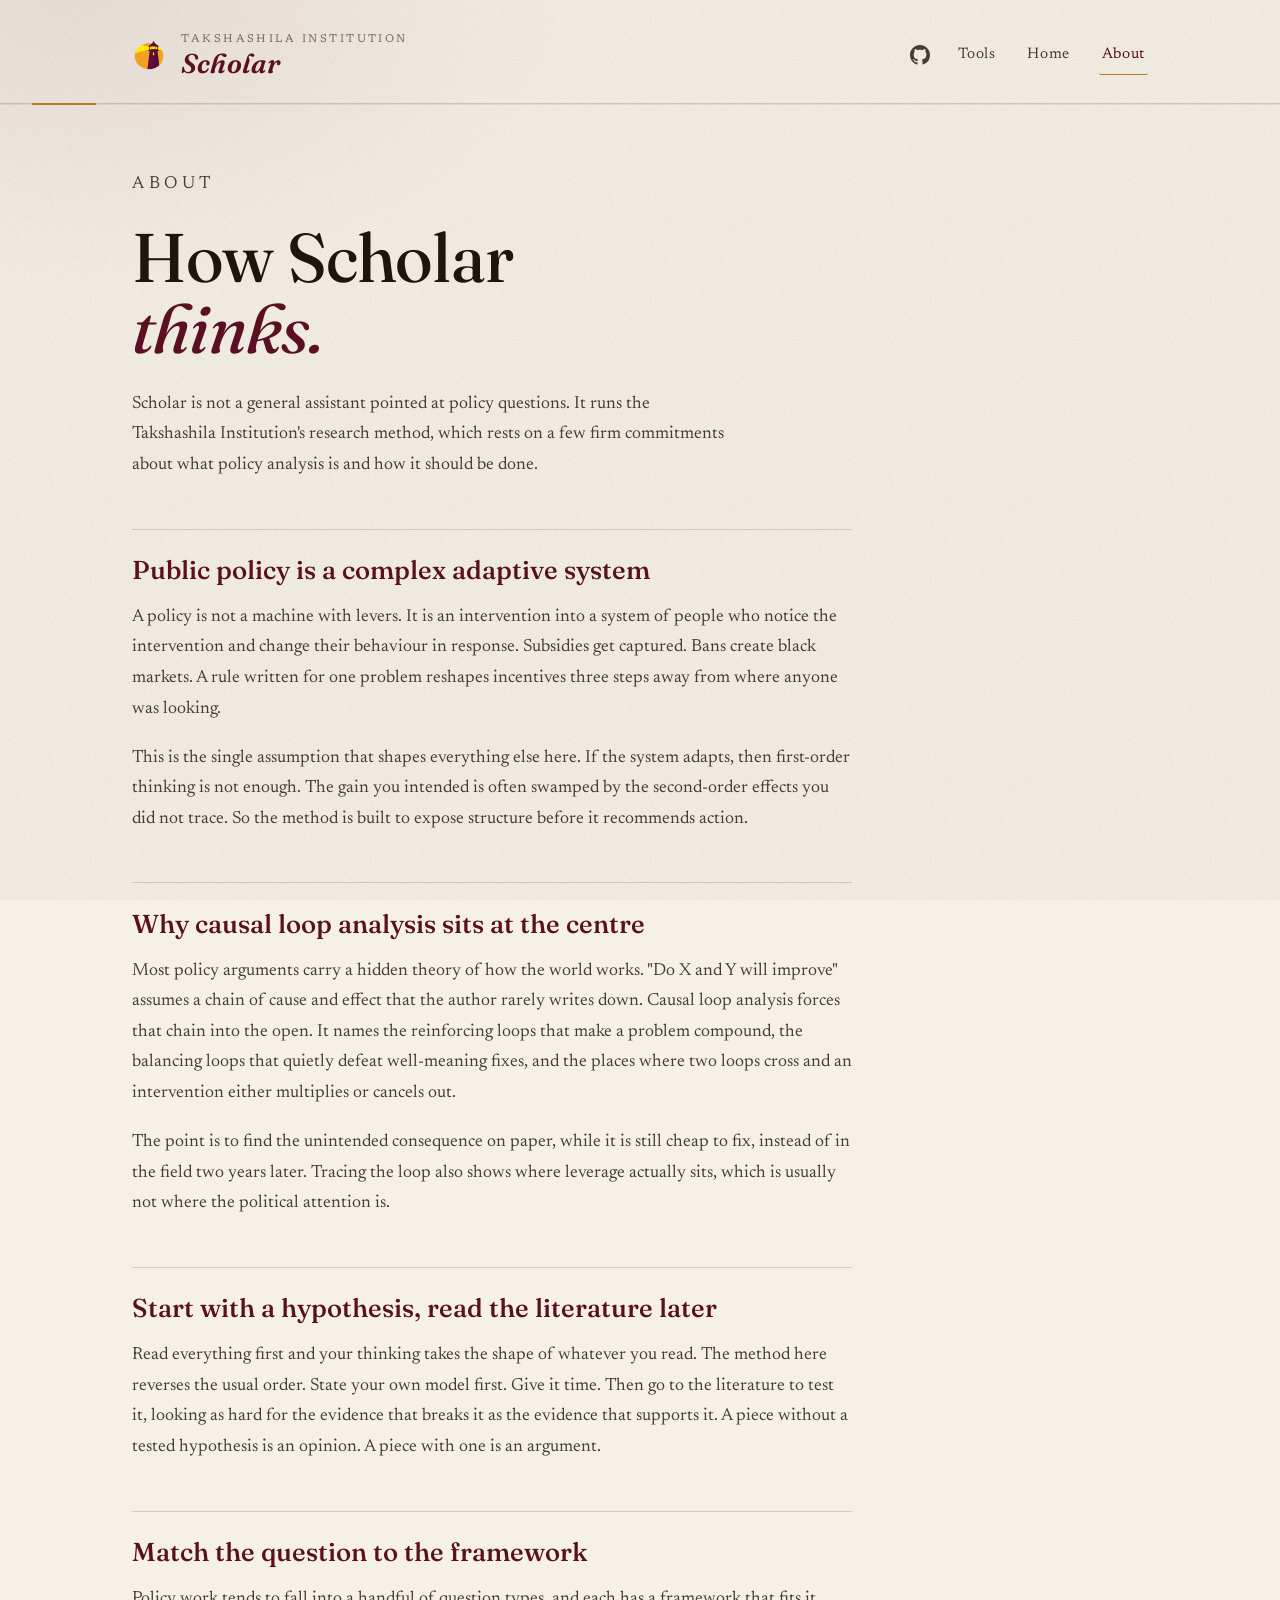
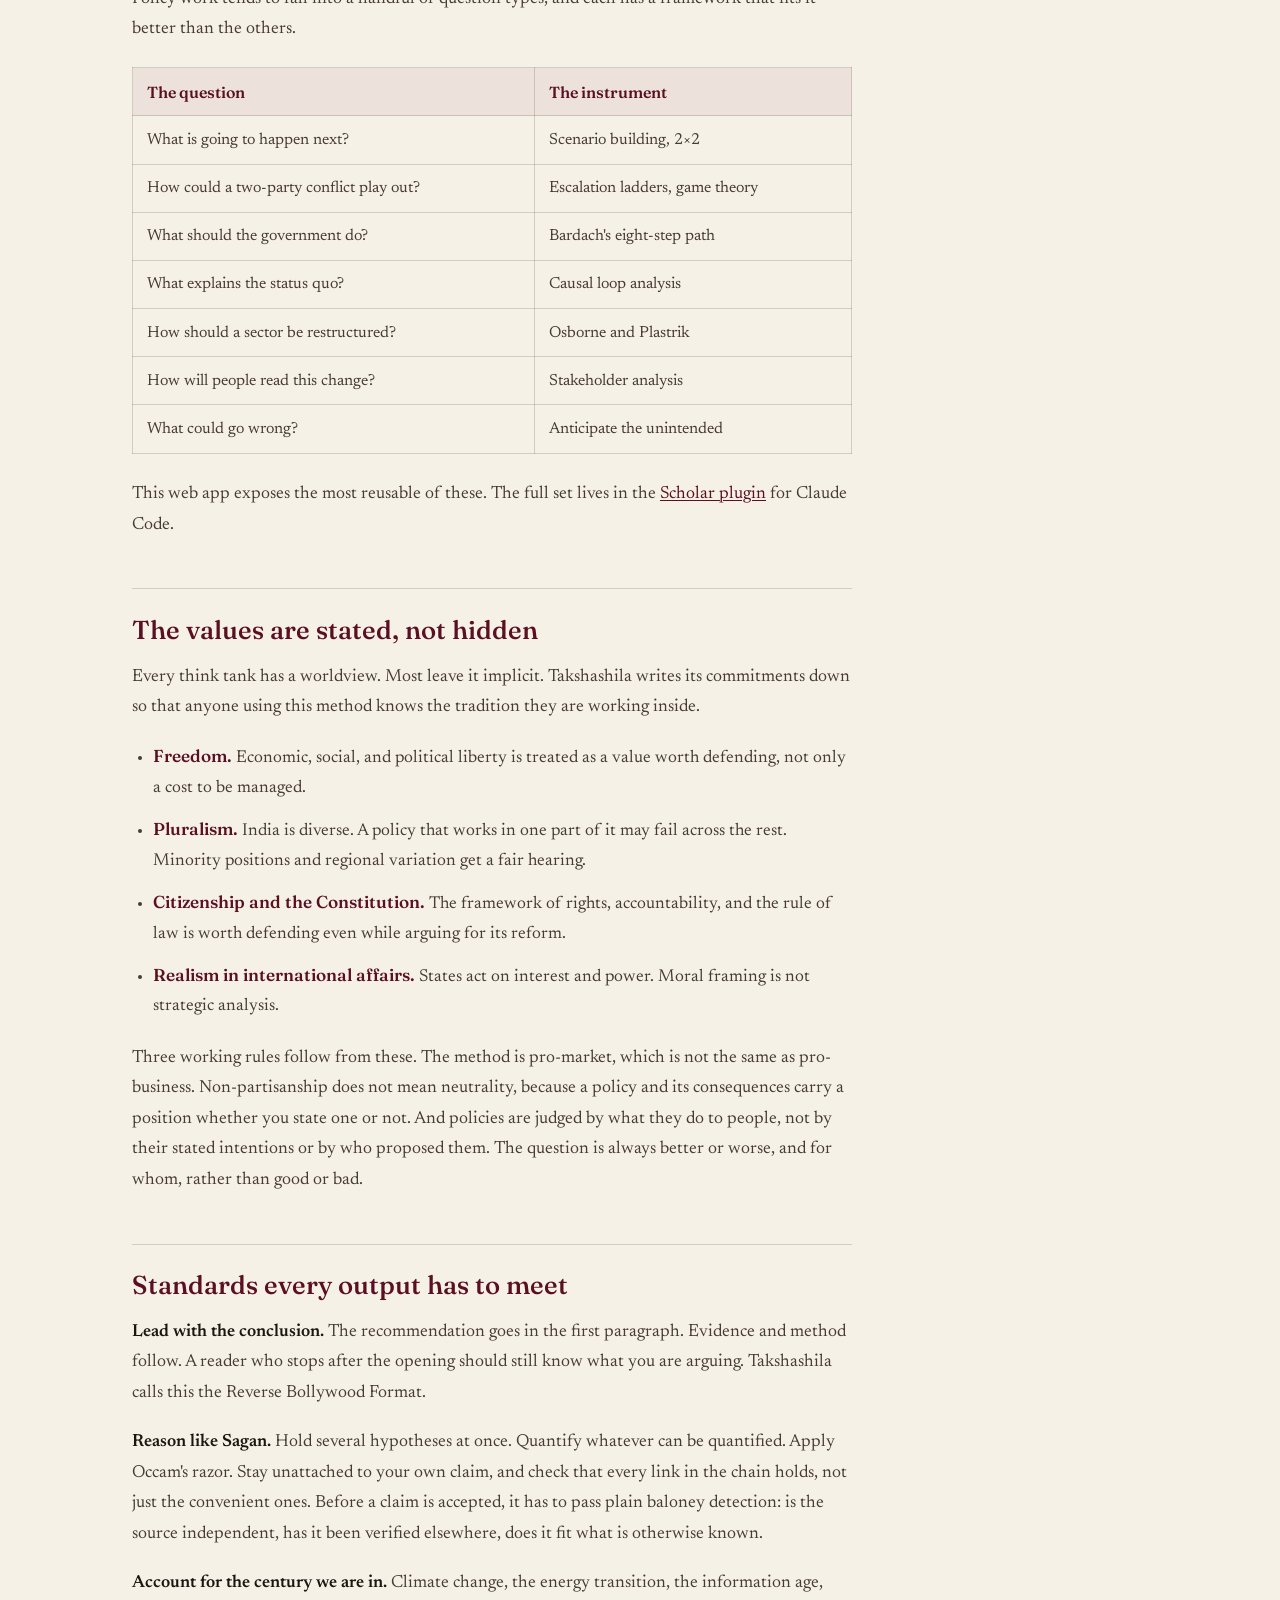
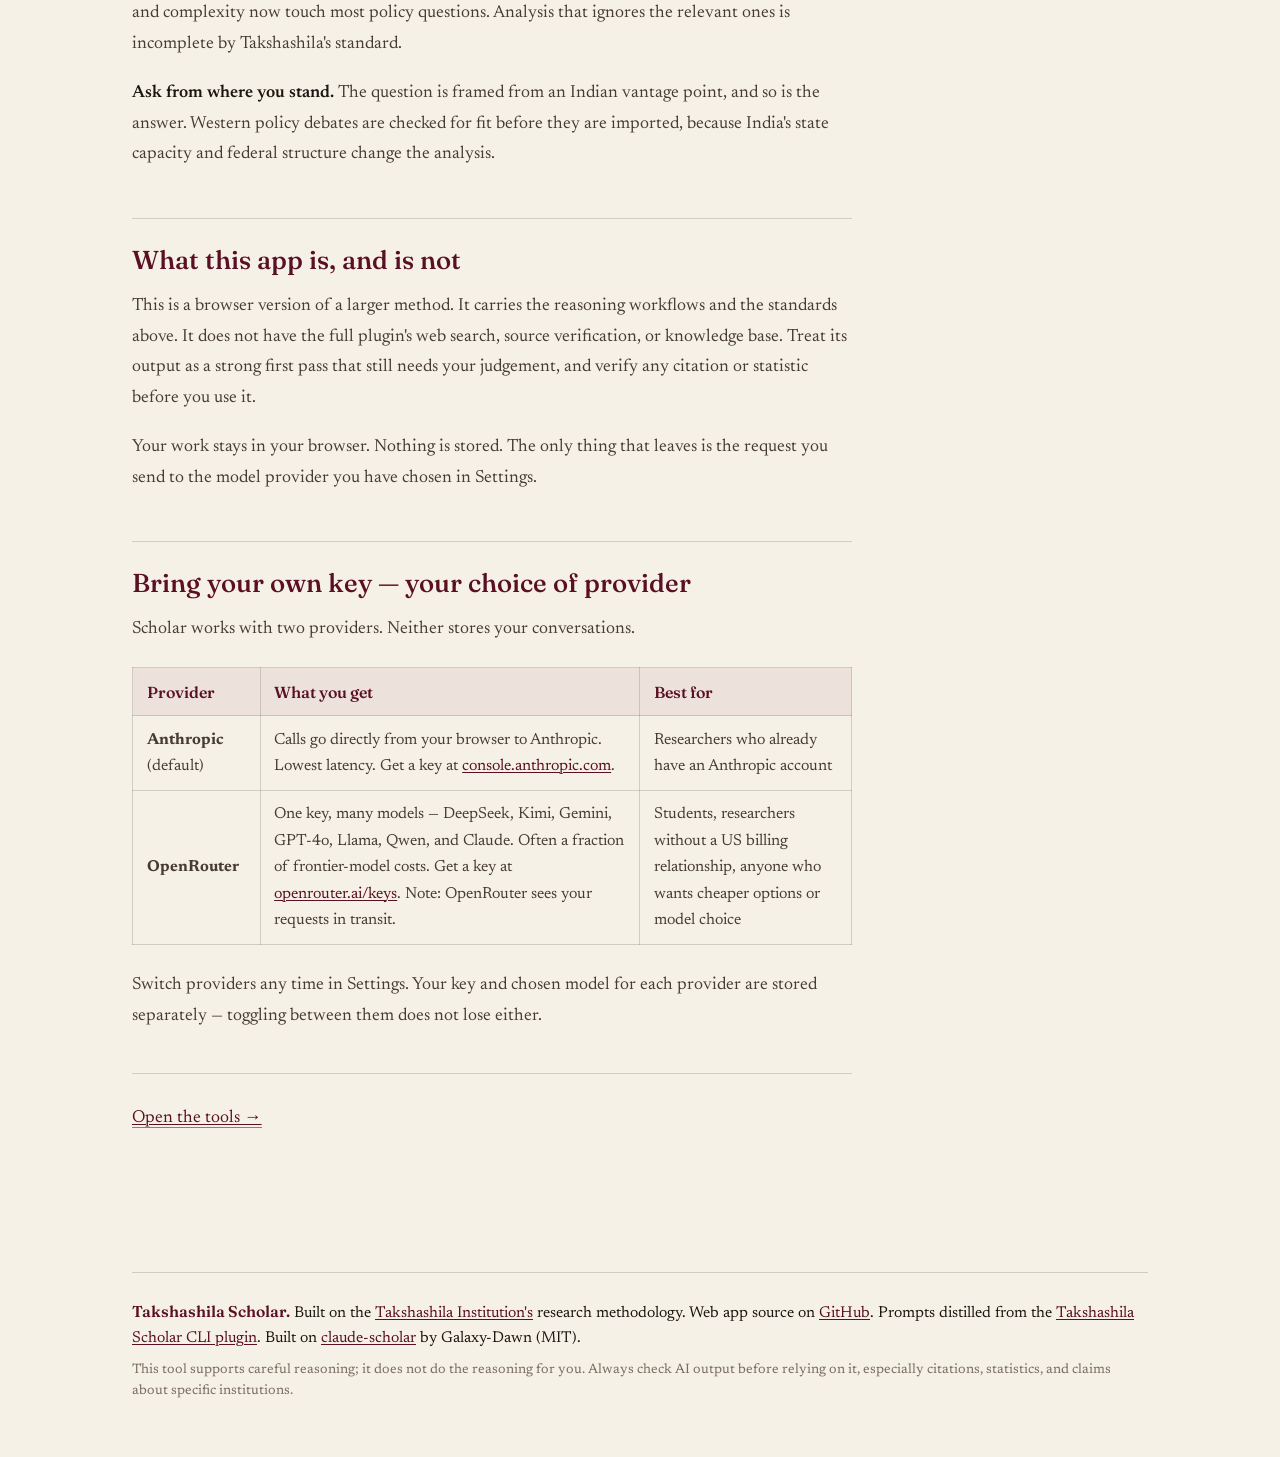
==== commit be681b43: "docs: credit Galaxy-Dawn/claude-scholar as the original upstream repo" ====
--- a/about.html
+++ b/about.html
@@ -121,7 +121,9 @@
       <p class="footer-main">
         <strong>Takshashila Scholar.</strong>
         Built on the <a href="https://takshashila.org.in" target="_blank" rel="noopener">Takshashila Institution's</a> research methodology.
-        Source on <a href="https://github.com/TakshashilaInst/scholar-web" target="_blank" rel="noopener">GitHub</a>.
+        Web app source on <a href="https://github.com/TakshashilaInst/scholar-web" target="_blank" rel="noopener">GitHub</a>.
+        Prompts distilled from the <a href="https://github.com/pranaykotas/takshashila-scholar" target="_blank" rel="noopener">Takshashila Scholar CLI plugin</a>.
+        Built on <a href="https://github.com/Galaxy-Dawn/claude-scholar" target="_blank" rel="noopener">claude-scholar</a> by Galaxy-Dawn (MIT).
       </p>
       <p class="muted small">
         This tool supports careful reasoning; it does not do the reasoning for you. Always check AI output before relying on it, especially citations, statistics, and claims about specific institutions.
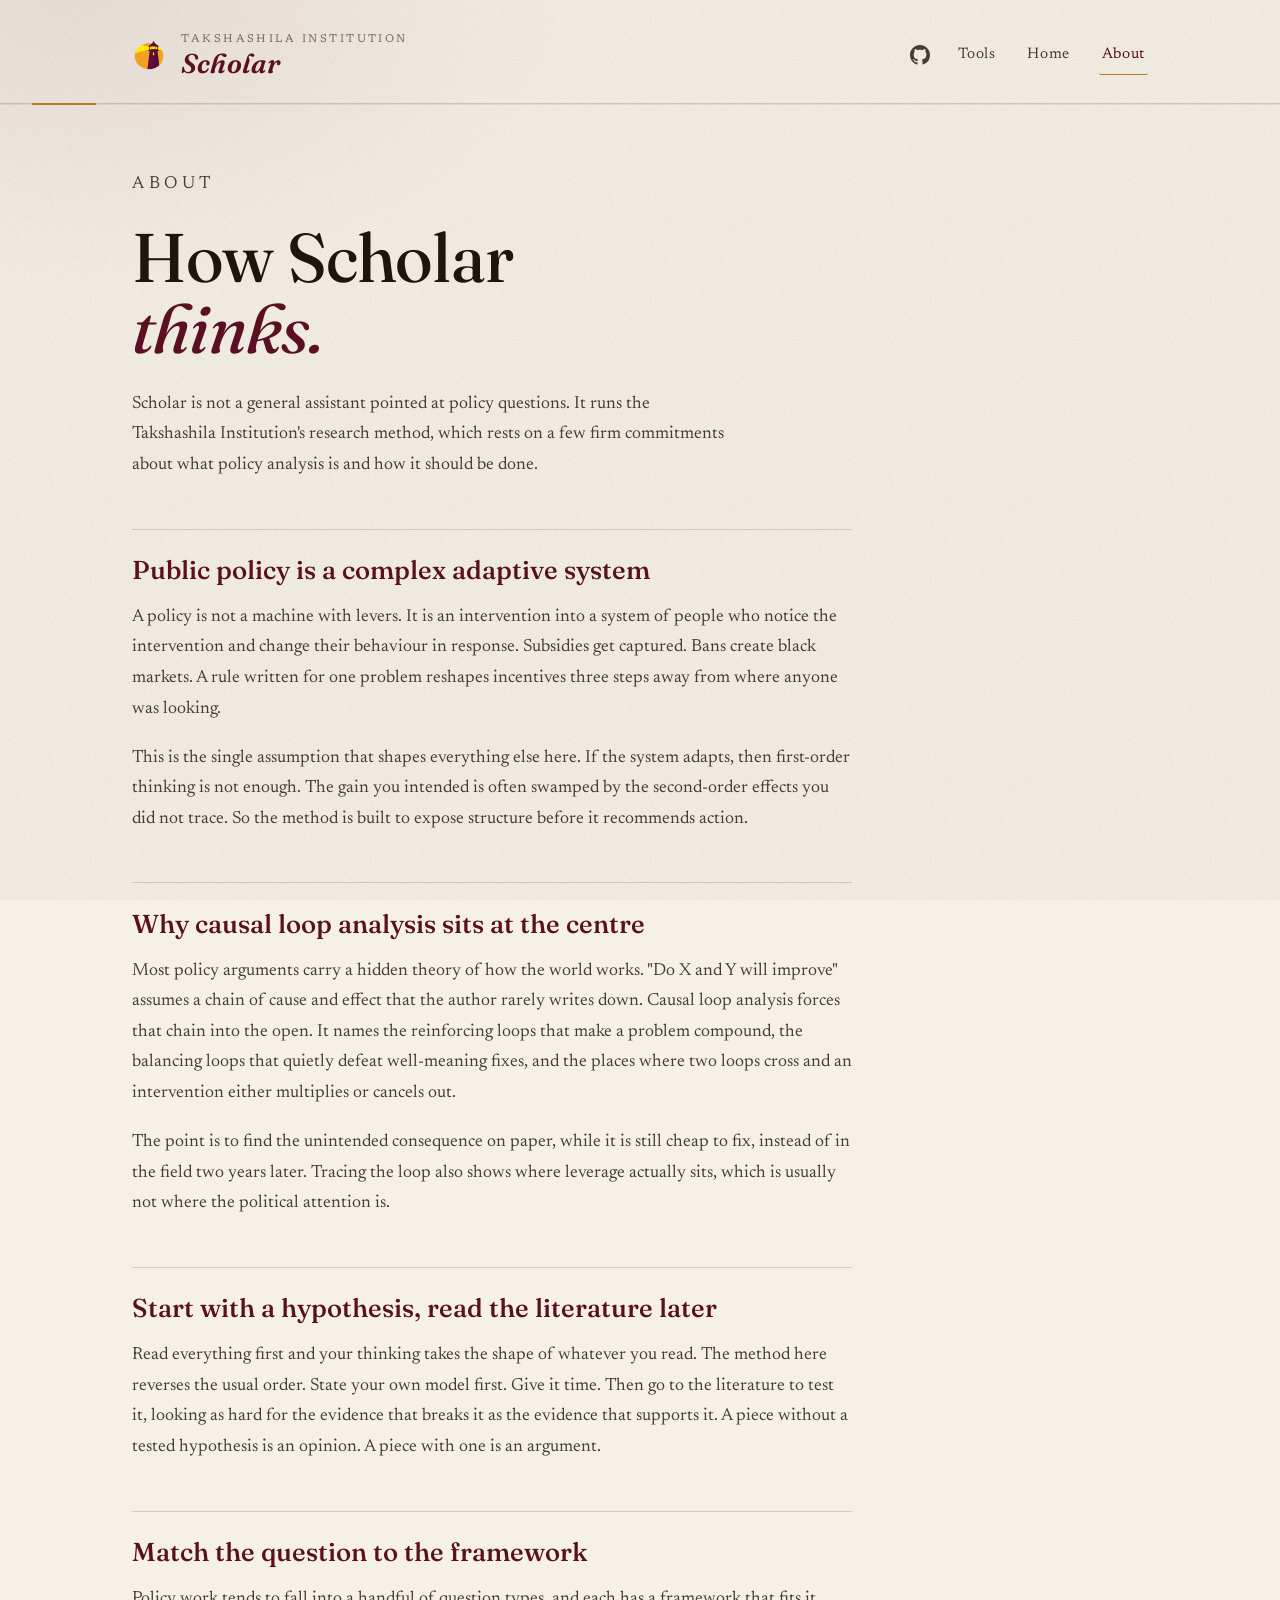
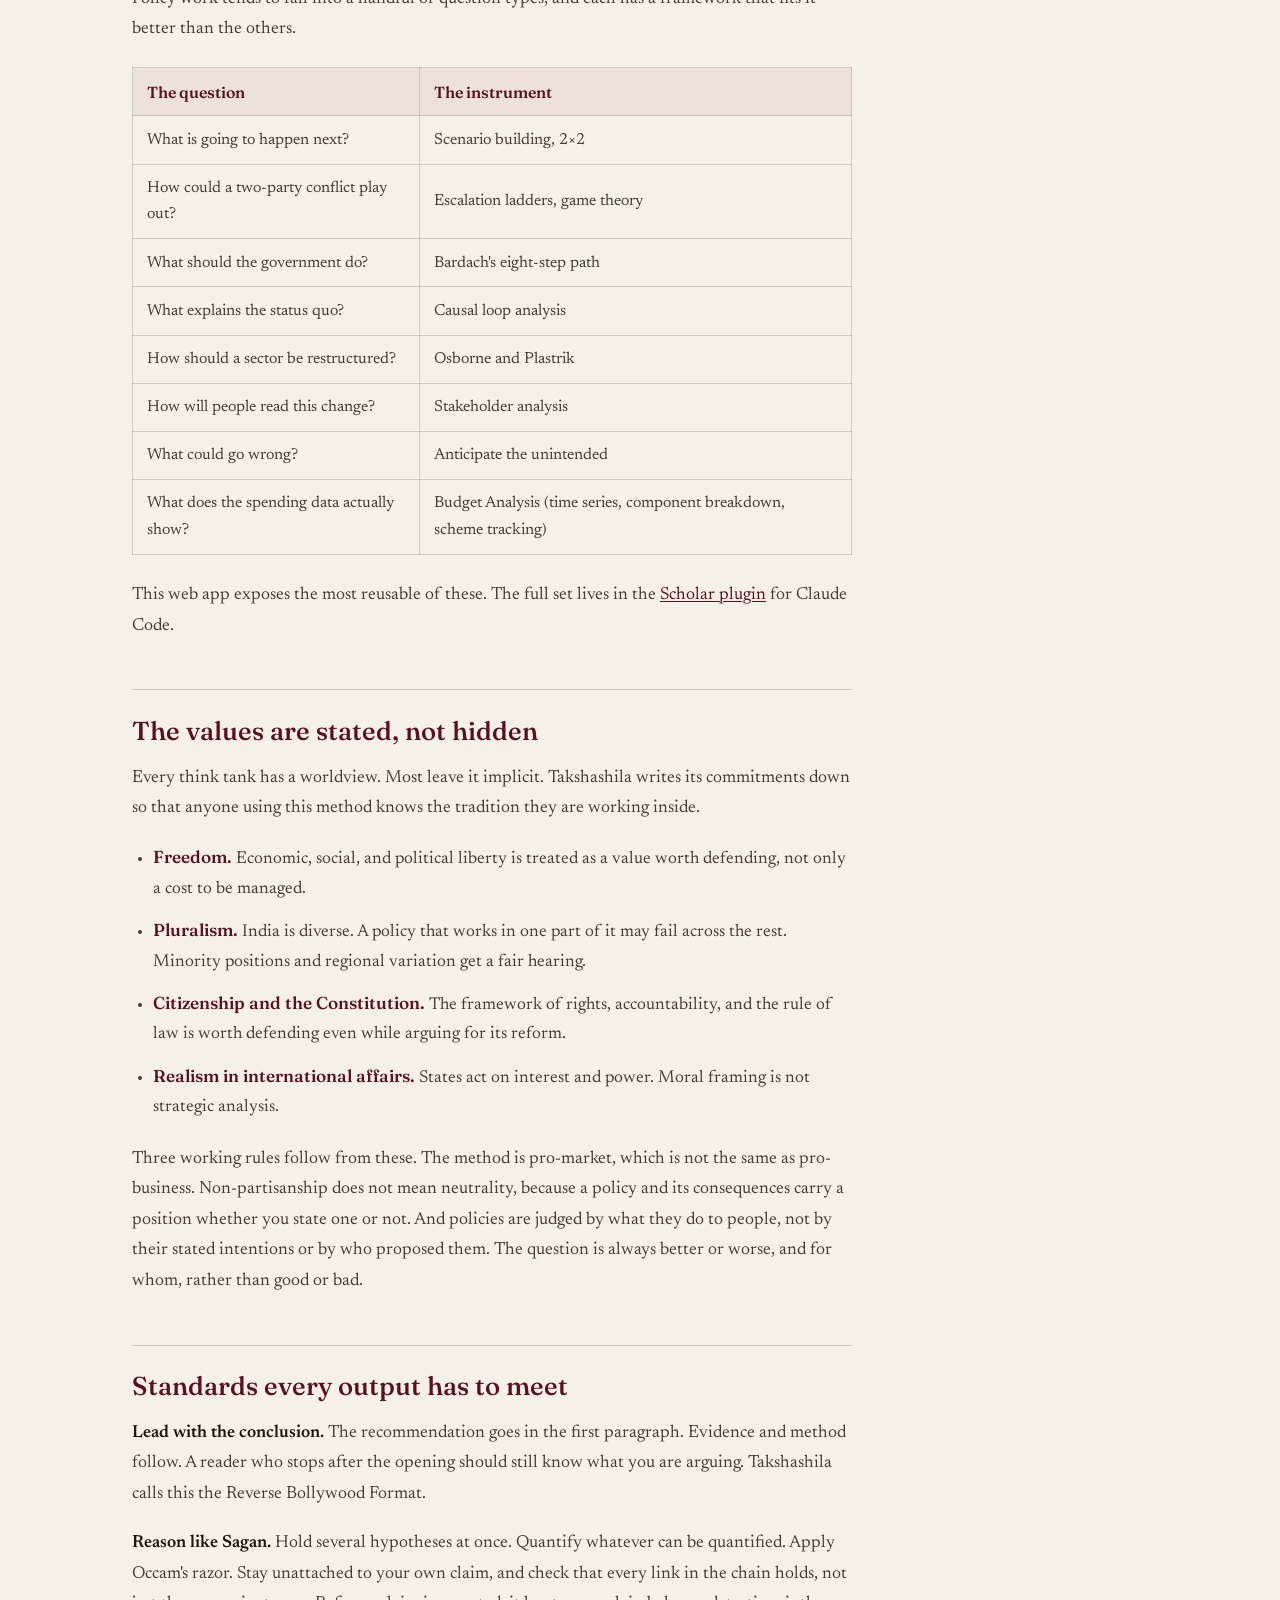
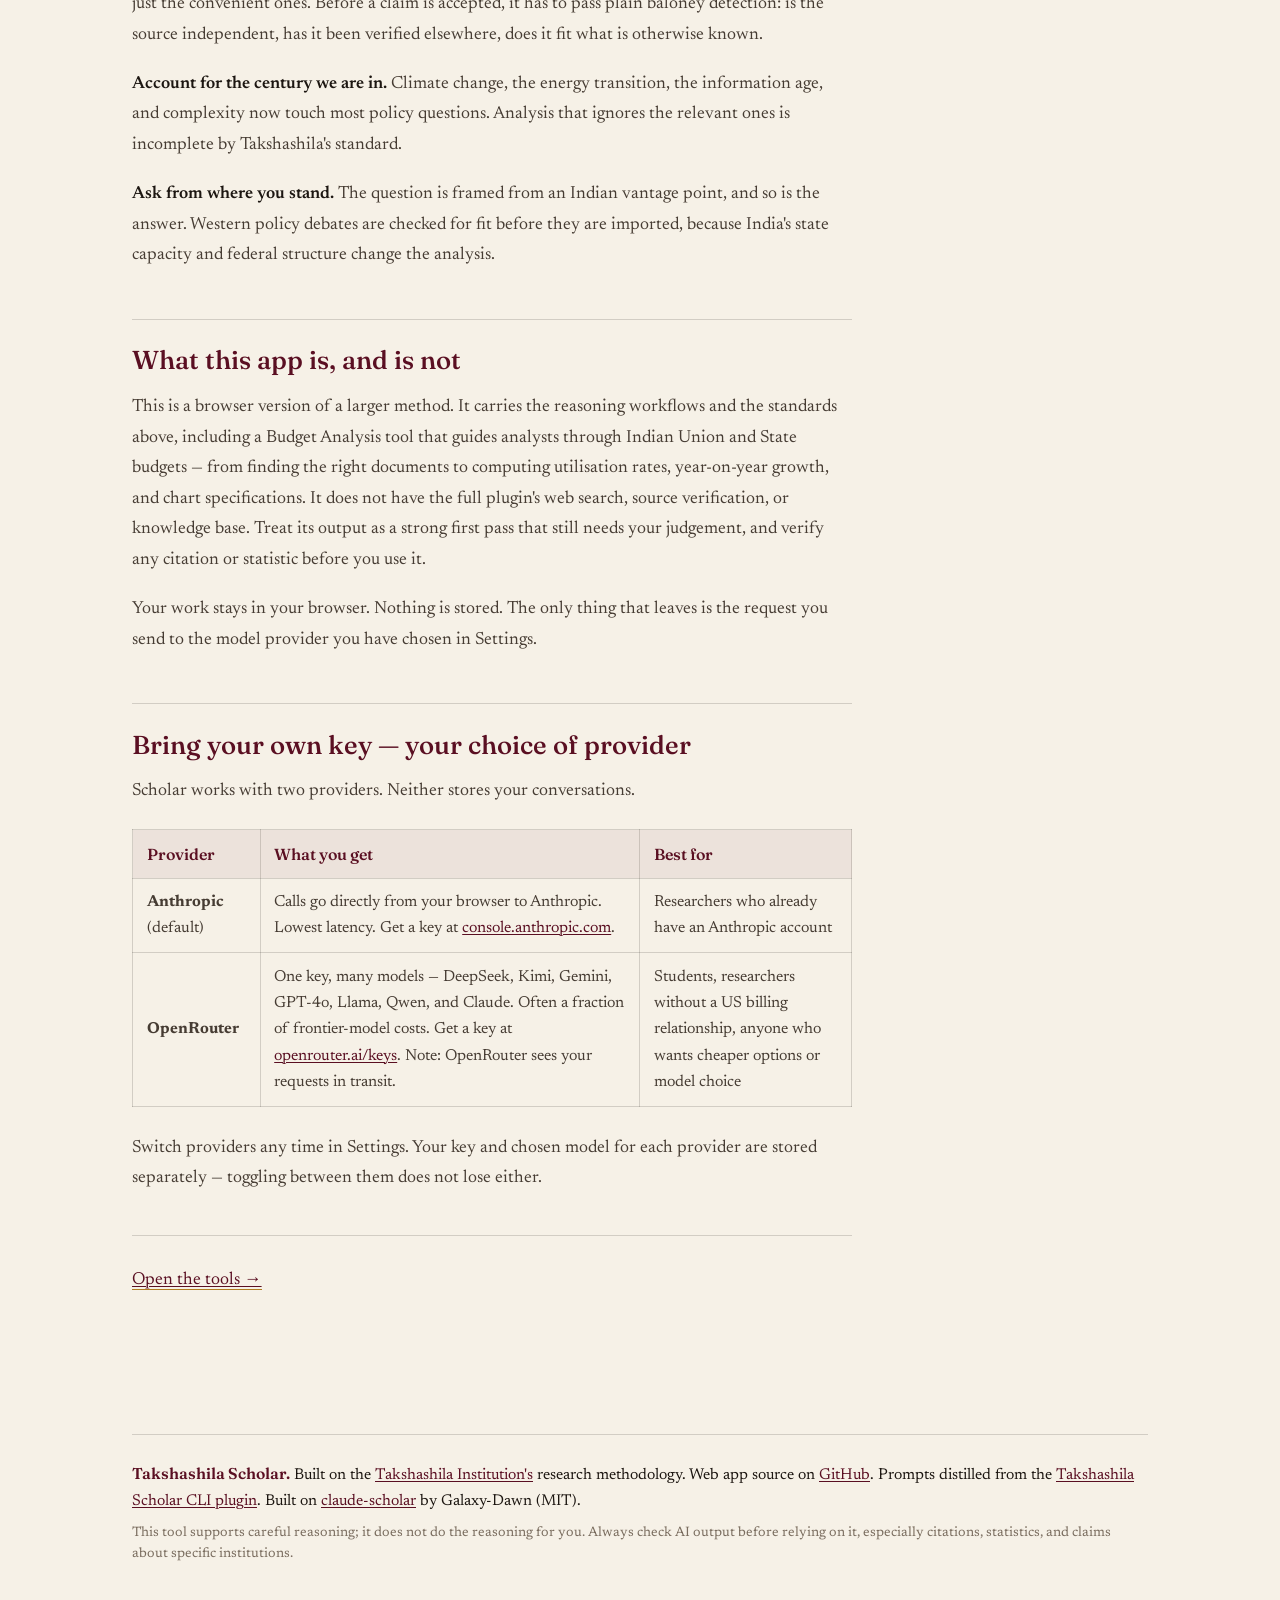
==== commit 3d79828a: "docs(about): mention Budget Analysis tool in frameworks table and app description" ====
--- a/about.html
+++ b/about.html
@@ -67,6 +67,7 @@
           <tr><td>How should a sector be restructured?</td><td>Osborne and Plastrik</td></tr>
           <tr><td>How will people read this change?</td><td>Stakeholder analysis</td></tr>
           <tr><td>What could go wrong?</td><td>Anticipate the unintended</td></tr>
+          <tr><td>What does the spending data actually show?</td><td>Budget Analysis (time series, component breakdown, scheme tracking)</td></tr>
         </tbody>
       </table>
       <p>This web app exposes the most reusable of these. The full set lives in the <a href="https://github.com/pranaykotas/takshashila-scholar" target="_blank" rel="noopener">Scholar plugin</a> for Claude Code.</p>
@@ -88,7 +89,7 @@
       <p><strong>Ask from where you stand.</strong> The question is framed from an Indian vantage point, and so is the answer. Western policy debates are checked for fit before they are imported, because India's state capacity and federal structure change the analysis.</p>
 
       <h2>What this app is, and is not</h2>
-      <p>This is a browser version of a larger method. It carries the reasoning workflows and the standards above. It does not have the full plugin's web search, source verification, or knowledge base. Treat its output as a strong first pass that still needs your judgement, and verify any citation or statistic before you use it.</p>
+      <p>This is a browser version of a larger method. It carries the reasoning workflows and the standards above, including a Budget Analysis tool that guides analysts through Indian Union and State budgets — from finding the right documents to computing utilisation rates, year-on-year growth, and chart specifications. It does not have the full plugin's web search, source verification, or knowledge base. Treat its output as a strong first pass that still needs your judgement, and verify any citation or statistic before you use it.</p>
       <p>Your work stays in your browser. Nothing is stored. The only thing that leaves is the request you send to the model provider you have chosen in Settings.</p>
 
       <h2>Bring your own key — your choice of provider</h2>
